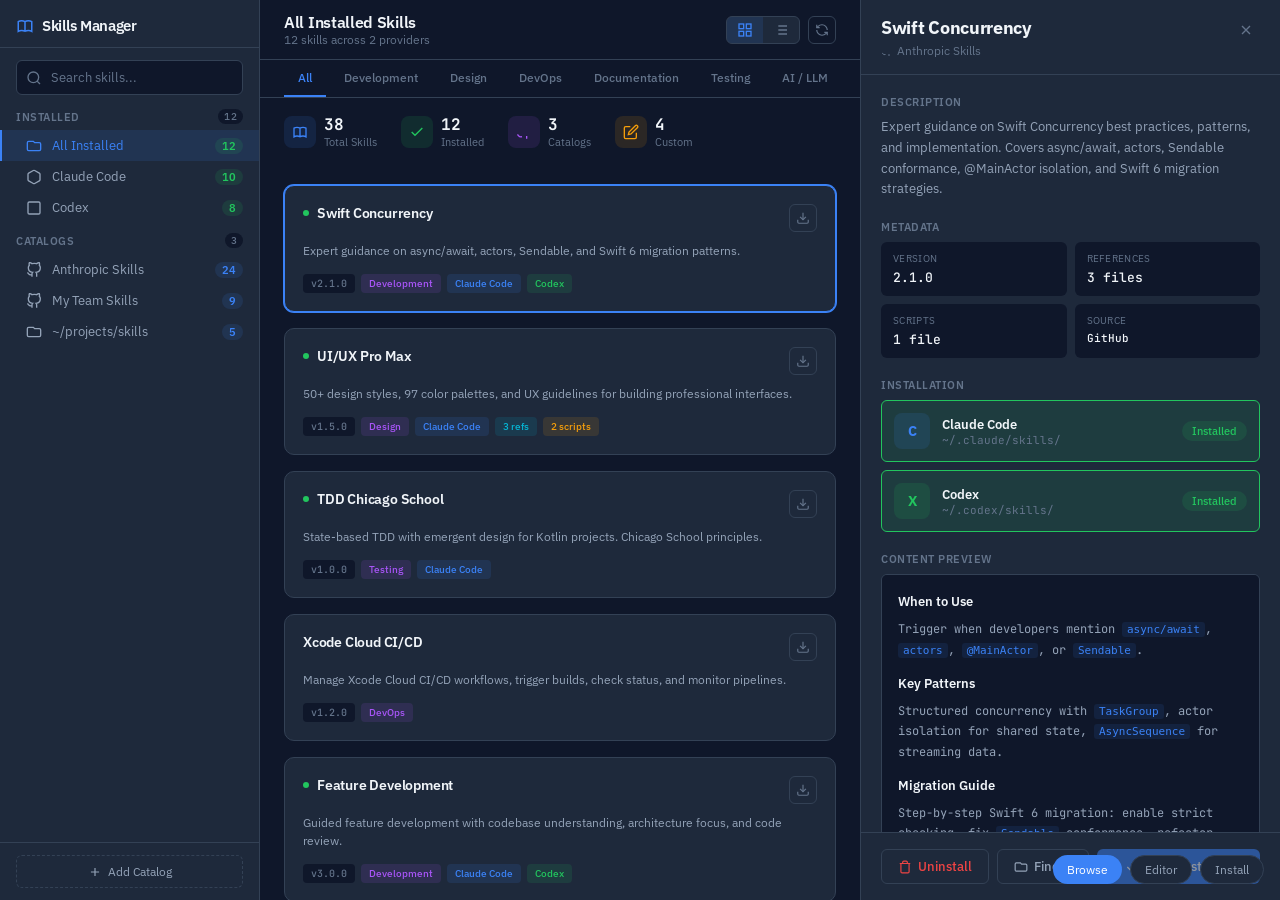
==== prototype/index.html @ 44b5cd5e "feat(prototype): add initial UI prototype for skills manager - Implement sidebar with installed skil" ====
<!DOCTYPE html>
<html lang="en">
<head>
<meta charset="UTF-8">
<meta name="viewport" content="width=device-width, initial-scale=1.0">
<title>SkillsManager — UI Prototype</title>
<link href="https://fonts.googleapis.com/css2?family=IBM+Plex+Sans:wght@300;400;500;600;700&family=JetBrains+Mono:wght@400;500;600;700&display=swap" rel="stylesheet">
<style>
:root {
  --bg-primary: #0F172A;
  --bg-secondary: #1E293B;
  --bg-card: #1E293B;
  --bg-card-hover: #263549;
  --bg-surface: #0F172A;
  --bg-input: #0F172A;
  --border: #334155;
  --border-light: #475569;
  --text-primary: #F1F5F9;
  --text-secondary: #94A3B8;
  --text-muted: #64748B;
  --accent: #3B82F6;
  --accent-hover: #2563EB;
  --accent-subtle: rgba(59,130,246,0.12);
  --green: #22C55E;
  --green-subtle: rgba(34,197,94,0.12);
  --orange: #F59E0B;
  --orange-subtle: rgba(245,158,11,0.12);
  --red: #EF4444;
  --red-subtle: rgba(239,68,68,0.12);
  --purple: #A855F7;
  --purple-subtle: rgba(168,85,247,0.12);
  --cyan: #06B6D4;
  --cyan-subtle: rgba(6,182,212,0.12);
  --font-sans: 'IBM Plex Sans', -apple-system, BlinkMacSystemFont, sans-serif;
  --font-mono: 'JetBrains Mono', monospace;
  --radius: 10px;
  --radius-sm: 6px;
  --radius-lg: 14px;
  --shadow: 0 4px 24px rgba(0,0,0,0.3);
  --transition: 200ms ease;
}

* { margin: 0; padding: 0; box-sizing: border-box; }
body {
  font-family: var(--font-sans);
  background: var(--bg-primary);
  color: var(--text-primary);
  height: 100vh;
  overflow: hidden;
}

/* ===== LAYOUT ===== */
.app {
  display: grid;
  grid-template-columns: 260px 1fr;
  grid-template-rows: 1fr;
  height: 100vh;
}

/* ===== SIDEBAR ===== */
.sidebar {
  background: var(--bg-secondary);
  border-right: 1px solid var(--border);
  display: flex;
  flex-direction: column;
  overflow: hidden;
}
.sidebar-header {
  padding: 16px 16px 12px;
  border-bottom: 1px solid var(--border);
}
.sidebar-header h1 {
  font-size: 15px;
  font-weight: 600;
  letter-spacing: -0.3px;
  display: flex;
  align-items: center;
  gap: 8px;
}
.sidebar-header h1 svg { width: 18px; height: 18px; color: var(--accent); }

/* Search */
.search-box {
  margin: 12px 16px 0;
  position: relative;
}
.search-box input {
  width: 100%;
  padding: 8px 12px 8px 34px;
  background: var(--bg-input);
  border: 1px solid var(--border);
  border-radius: var(--radius-sm);
  color: var(--text-primary);
  font-size: 13px;
  font-family: var(--font-sans);
  outline: none;
  transition: border var(--transition);
}
.search-box input:focus { border-color: var(--accent); }
.search-box input::placeholder { color: var(--text-muted); }
.search-box svg {
  position: absolute;
  left: 10px;
  top: 50%;
  transform: translateY(-50%);
  width: 16px;
  height: 16px;
  color: var(--text-muted);
}

/* Source sections */
.source-sections {
  flex: 1;
  overflow-y: auto;
  padding: 8px 0;
}
.source-section { margin-bottom: 4px; }
.source-header {
  display: flex;
  align-items: center;
  justify-content: space-between;
  padding: 6px 16px;
  font-size: 11px;
  font-weight: 600;
  text-transform: uppercase;
  letter-spacing: 0.5px;
  color: var(--text-muted);
  cursor: pointer;
  user-select: none;
}
.source-header:hover { color: var(--text-secondary); }
.source-header .count {
  font-size: 10px;
  background: var(--bg-input);
  padding: 1px 6px;
  border-radius: 10px;
  font-weight: 500;
}

/* Nav items */
.nav-item {
  display: flex;
  align-items: center;
  gap: 10px;
  padding: 7px 16px 7px 24px;
  font-size: 13px;
  color: var(--text-secondary);
  cursor: pointer;
  transition: all var(--transition);
  border-left: 2px solid transparent;
}
.nav-item:hover {
  background: var(--bg-card-hover);
  color: var(--text-primary);
}
.nav-item.active {
  background: var(--accent-subtle);
  color: var(--accent);
  border-left-color: var(--accent);
}
.nav-item svg { width: 16px; height: 16px; flex-shrink: 0; }
.nav-item .badge {
  margin-left: auto;
  font-size: 11px;
  font-weight: 600;
  padding: 1px 7px;
  border-radius: 10px;
  background: var(--accent-subtle);
  color: var(--accent);
}
.nav-item .badge.installed {
  background: var(--green-subtle);
  color: var(--green);
}

/* Add catalog */
.sidebar-footer {
  padding: 12px 16px;
  border-top: 1px solid var(--border);
}
.btn-add-catalog {
  display: flex;
  align-items: center;
  justify-content: center;
  gap: 6px;
  width: 100%;
  padding: 8px;
  background: transparent;
  border: 1px dashed var(--border);
  border-radius: var(--radius-sm);
  color: var(--text-secondary);
  font-size: 12px;
  font-family: var(--font-sans);
  cursor: pointer;
  transition: all var(--transition);
}
.btn-add-catalog:hover {
  border-color: var(--accent);
  color: var(--accent);
  background: var(--accent-subtle);
}
.btn-add-catalog svg { width: 14px; height: 14px; }

/* ===== MAIN CONTENT ===== */
.main {
  display: flex;
  flex-direction: column;
  overflow: hidden;
}

/* Top bar */
.topbar {
  display: flex;
  align-items: center;
  justify-content: space-between;
  padding: 12px 24px;
  border-bottom: 1px solid var(--border);
  min-height: 52px;
}
.topbar-left {
  display: flex;
  align-items: center;
  gap: 12px;
}
.topbar-title {
  font-size: 16px;
  font-weight: 600;
  letter-spacing: -0.3px;
}
.topbar-subtitle {
  font-size: 12px;
  color: var(--text-muted);
}
.topbar-right {
  display: flex;
  align-items: center;
  gap: 8px;
}

/* View toggle */
.view-toggle {
  display: flex;
  background: var(--bg-secondary);
  border-radius: var(--radius-sm);
  border: 1px solid var(--border);
  overflow: hidden;
}
.view-toggle button {
  padding: 5px 10px;
  background: transparent;
  border: none;
  color: var(--text-muted);
  cursor: pointer;
  display: flex;
  align-items: center;
  transition: all var(--transition);
}
.view-toggle button:hover { color: var(--text-secondary); }
.view-toggle button.active {
  background: var(--accent-subtle);
  color: var(--accent);
}
.view-toggle button svg { width: 16px; height: 16px; }

/* Category tabs */
.category-tabs {
  display: flex;
  gap: 4px;
  padding: 0 24px;
  border-bottom: 1px solid var(--border);
  overflow-x: auto;
}
.category-tab {
  padding: 10px 14px;
  font-size: 12px;
  font-weight: 500;
  color: var(--text-muted);
  cursor: pointer;
  border-bottom: 2px solid transparent;
  white-space: nowrap;
  transition: all var(--transition);
}
.category-tab:hover { color: var(--text-secondary); }
.category-tab.active {
  color: var(--accent);
  border-bottom-color: var(--accent);
}

/* ===== GRID VIEW ===== */
.content-area {
  flex: 1;
  overflow-y: auto;
  padding: 20px 24px;
}
.skills-grid {
  display: grid;
  grid-template-columns: repeat(auto-fill, minmax(300px, 1fr));
  gap: 16px;
}

/* Skill Card */
.skill-card {
  background: var(--bg-card);
  border: 1px solid var(--border);
  border-radius: var(--radius);
  padding: 18px;
  cursor: pointer;
  transition: all var(--transition);
  position: relative;
}
.skill-card:hover {
  border-color: var(--border-light);
  background: var(--bg-card-hover);
  transform: translateY(-1px);
  box-shadow: var(--shadow);
}
.skill-card.selected {
  border-color: var(--accent);
  box-shadow: 0 0 0 1px var(--accent);
}
.skill-card-header {
  display: flex;
  align-items: flex-start;
  justify-content: space-between;
  margin-bottom: 10px;
}
.skill-card-name {
  font-size: 14px;
  font-weight: 600;
  letter-spacing: -0.2px;
  display: flex;
  align-items: center;
  gap: 8px;
}
.skill-card-name .dot {
  width: 6px;
  height: 6px;
  border-radius: 50%;
  background: var(--green);
  flex-shrink: 0;
}
.skill-card-desc {
  font-size: 12px;
  color: var(--text-secondary);
  line-height: 1.5;
  display: -webkit-box;
  -webkit-line-clamp: 2;
  -webkit-box-orient: vertical;
  overflow: hidden;
  margin-bottom: 14px;
}
.skill-card-meta {
  display: flex;
  align-items: center;
  gap: 6px;
  flex-wrap: wrap;
}
.tag {
  font-size: 10px;
  font-weight: 500;
  padding: 3px 8px;
  border-radius: 4px;
  white-space: nowrap;
}
.tag-version {
  background: var(--bg-input);
  color: var(--text-muted);
  font-family: var(--font-mono);
}
.tag-category {
  background: var(--purple-subtle);
  color: var(--purple);
}
.tag-claude {
  background: var(--accent-subtle);
  color: var(--accent);
}
.tag-codex {
  background: var(--green-subtle);
  color: var(--green);
}
.tag-refs {
  background: var(--cyan-subtle);
  color: var(--cyan);
}
.tag-scripts {
  background: var(--orange-subtle);
  color: var(--orange);
}

/* Install button on card */
.skill-card-actions {
  display: flex;
  gap: 4px;
}
.btn-icon {
  width: 28px;
  height: 28px;
  display: flex;
  align-items: center;
  justify-content: center;
  background: transparent;
  border: 1px solid var(--border);
  border-radius: var(--radius-sm);
  color: var(--text-muted);
  cursor: pointer;
  transition: all var(--transition);
}
.btn-icon:hover {
  border-color: var(--accent);
  color: var(--accent);
  background: var(--accent-subtle);
}
.btn-icon svg { width: 14px; height: 14px; }

/* ===== DETAIL PANEL (split view) ===== */
.app.detail-open {
  grid-template-columns: 260px 1fr 420px;
}
.detail-panel {
  background: var(--bg-secondary);
  border-left: 1px solid var(--border);
  display: flex;
  flex-direction: column;
  overflow: hidden;
}
.detail-panel-header {
  padding: 16px 20px;
  border-bottom: 1px solid var(--border);
  display: flex;
  align-items: flex-start;
  justify-content: space-between;
}
.detail-close {
  width: 28px;
  height: 28px;
  display: flex;
  align-items: center;
  justify-content: center;
  background: transparent;
  border: none;
  color: var(--text-muted);
  cursor: pointer;
  border-radius: var(--radius-sm);
  transition: all var(--transition);
}
.detail-close:hover {
  background: var(--bg-card-hover);
  color: var(--text-primary);
}
.detail-close svg { width: 16px; height: 16px; }
.detail-name {
  font-size: 18px;
  font-weight: 700;
  letter-spacing: -0.3px;
  margin-bottom: 4px;
}
.detail-source {
  font-size: 12px;
  color: var(--text-muted);
  display: flex;
  align-items: center;
  gap: 4px;
}
.detail-source svg { width: 12px; height: 12px; }

/* Detail body */
.detail-body {
  flex: 1;
  overflow-y: auto;
  padding: 20px;
}
.detail-section {
  margin-bottom: 20px;
}
.detail-section-title {
  font-size: 11px;
  font-weight: 600;
  text-transform: uppercase;
  letter-spacing: 0.5px;
  color: var(--text-muted);
  margin-bottom: 8px;
}
.detail-desc {
  font-size: 13px;
  color: var(--text-secondary);
  line-height: 1.6;
}
.detail-meta-grid {
  display: grid;
  grid-template-columns: 1fr 1fr;
  gap: 8px;
}
.detail-meta-item {
  background: var(--bg-input);
  border-radius: var(--radius-sm);
  padding: 10px 12px;
}
.detail-meta-label {
  font-size: 10px;
  color: var(--text-muted);
  text-transform: uppercase;
  letter-spacing: 0.3px;
  margin-bottom: 4px;
}
.detail-meta-value {
  font-size: 13px;
  font-weight: 500;
  font-family: var(--font-mono);
}

/* Provider install cards */
.provider-cards {
  display: flex;
  flex-direction: column;
  gap: 8px;
}
.provider-card {
  display: flex;
  align-items: center;
  gap: 12px;
  padding: 12px;
  background: var(--bg-input);
  border-radius: var(--radius-sm);
  border: 1px solid var(--border);
  cursor: pointer;
  transition: all var(--transition);
}
.provider-card:hover {
  border-color: var(--border-light);
}
.provider-card.installed {
  border-color: var(--green);
  background: var(--green-subtle);
}
.provider-icon {
  width: 36px;
  height: 36px;
  border-radius: 8px;
  display: flex;
  align-items: center;
  justify-content: center;
  font-weight: 700;
  font-size: 14px;
  flex-shrink: 0;
}
.provider-icon.claude {
  background: var(--accent-subtle);
  color: var(--accent);
}
.provider-icon.codex {
  background: var(--green-subtle);
  color: var(--green);
}
.provider-info { flex: 1; }
.provider-name {
  font-size: 13px;
  font-weight: 600;
}
.provider-path {
  font-size: 11px;
  color: var(--text-muted);
  font-family: var(--font-mono);
}
.provider-status {
  font-size: 11px;
  font-weight: 500;
  padding: 3px 10px;
  border-radius: 10px;
}
.provider-status.installed {
  background: var(--green-subtle);
  color: var(--green);
}
.provider-status.available {
  background: var(--accent-subtle);
  color: var(--accent);
}

/* Detail content preview */
.detail-content-preview {
  background: var(--bg-input);
  border-radius: var(--radius-sm);
  border: 1px solid var(--border);
  padding: 16px;
  font-size: 12px;
  font-family: var(--font-mono);
  color: var(--text-secondary);
  line-height: 1.7;
  max-height: 300px;
  overflow-y: auto;
}
.detail-content-preview h3 {
  font-family: var(--font-sans);
  font-size: 13px;
  font-weight: 600;
  color: var(--text-primary);
  margin: 12px 0 6px;
}
.detail-content-preview h3:first-child { margin-top: 0; }
.detail-content-preview code {
  background: rgba(59,130,246,0.1);
  padding: 1px 5px;
  border-radius: 3px;
  color: var(--accent);
  font-size: 11px;
}

/* Detail footer */
.detail-footer {
  padding: 16px 20px;
  border-top: 1px solid var(--border);
  display: flex;
  gap: 8px;
}
.btn {
  padding: 8px 16px;
  border-radius: var(--radius-sm);
  font-size: 13px;
  font-weight: 500;
  font-family: var(--font-sans);
  cursor: pointer;
  transition: all var(--transition);
  display: flex;
  align-items: center;
  gap: 6px;
  border: none;
}
.btn svg { width: 14px; height: 14px; }
.btn-primary {
  background: var(--accent);
  color: white;
  flex: 1;
  justify-content: center;
}
.btn-primary:hover { background: var(--accent-hover); }
.btn-primary:disabled {
  opacity: 0.5;
  cursor: not-allowed;
}
.btn-secondary {
  background: transparent;
  border: 1px solid var(--border);
  color: var(--text-secondary);
}
.btn-secondary:hover {
  border-color: var(--border-light);
  color: var(--text-primary);
}
.btn-danger {
  background: transparent;
  border: 1px solid var(--border);
  color: var(--red);
}
.btn-danger:hover {
  background: var(--red-subtle);
  border-color: var(--red);
}

/* ===== LIST VIEW ===== */
.skills-list { display: flex; flex-direction: column; }
.skill-list-item {
  display: grid;
  grid-template-columns: 1fr 180px 120px 100px;
  align-items: center;
  padding: 12px 0;
  border-bottom: 1px solid var(--border);
  cursor: pointer;
  transition: background var(--transition);
}
.skill-list-item:hover { background: var(--bg-card-hover); padding: 12px; margin: 0 -12px; border-radius: var(--radius-sm); }
.skill-list-name {
  font-size: 13px;
  font-weight: 500;
  display: flex;
  align-items: center;
  gap: 8px;
}
.skill-list-name .dot {
  width: 6px;
  height: 6px;
  border-radius: 50%;
  background: var(--green);
  flex-shrink: 0;
}
.skill-list-providers {
  display: flex;
  gap: 4px;
}
.skill-list-version {
  font-size: 12px;
  color: var(--text-muted);
  font-family: var(--font-mono);
}
.skill-list-actions {
  display: flex;
  justify-content: flex-end;
  gap: 4px;
}

/* ===== ADD CATALOG MODAL ===== */
.modal-overlay {
  position: fixed;
  inset: 0;
  background: rgba(0,0,0,0.6);
  backdrop-filter: blur(4px);
  display: flex;
  align-items: center;
  justify-content: center;
  z-index: 100;
}
.modal-overlay.hidden { display: none; }
.modal {
  background: var(--bg-secondary);
  border: 1px solid var(--border);
  border-radius: var(--radius-lg);
  width: 460px;
  box-shadow: 0 24px 64px rgba(0,0,0,0.5);
  overflow: hidden;
}
.modal-header {
  padding: 20px 24px 16px;
  border-bottom: 1px solid var(--border);
}
.modal-header h2 {
  font-size: 16px;
  font-weight: 600;
}
.modal-header p {
  font-size: 12px;
  color: var(--text-muted);
  margin-top: 4px;
}
.modal-body { padding: 20px 24px; }
.modal-footer {
  padding: 16px 24px;
  border-top: 1px solid var(--border);
  display: flex;
  justify-content: flex-end;
  gap: 8px;
}

/* Source option cards */
.source-option {
  padding: 16px;
  border: 1px solid var(--border);
  border-radius: var(--radius);
  margin-bottom: 12px;
  cursor: pointer;
  transition: all var(--transition);
}
.source-option:hover {
  border-color: var(--border-light);
  background: var(--bg-card-hover);
}
.source-option.selected {
  border-color: var(--accent);
  background: var(--accent-subtle);
}
.source-option-header {
  display: flex;
  align-items: center;
  gap: 12px;
  margin-bottom: 8px;
}
.source-option-icon {
  width: 40px;
  height: 40px;
  border-radius: 10px;
  display: flex;
  align-items: center;
  justify-content: center;
}
.source-option-icon.github {
  background: var(--purple-subtle);
  color: var(--purple);
}
.source-option-icon.folder {
  background: var(--orange-subtle);
  color: var(--orange);
}
.source-option-icon svg { width: 20px; height: 20px; }
.source-option-title {
  font-size: 14px;
  font-weight: 600;
}
.source-option-desc {
  font-size: 12px;
  color: var(--text-muted);
  line-height: 1.5;
}
.source-option-input {
  margin-top: 12px;
}
.source-option-input input {
  width: 100%;
  padding: 8px 12px;
  background: var(--bg-input);
  border: 1px solid var(--border);
  border-radius: var(--radius-sm);
  color: var(--text-primary);
  font-size: 13px;
  font-family: var(--font-mono);
  outline: none;
}
.source-option-input input:focus { border-color: var(--accent); }

/* ===== EDITOR VIEW ===== */
.editor-container {
  display: grid;
  grid-template-columns: 1fr 1fr;
  height: 100%;
}
.editor-pane {
  display: flex;
  flex-direction: column;
  overflow: hidden;
}
.editor-pane + .editor-pane {
  border-left: 1px solid var(--border);
}
.editor-pane-header {
  padding: 10px 16px;
  border-bottom: 1px solid var(--border);
  display: flex;
  align-items: center;
  justify-content: space-between;
  font-size: 12px;
  font-weight: 600;
  color: var(--text-muted);
  text-transform: uppercase;
  letter-spacing: 0.5px;
}
.editor-pane-header .modified {
  font-size: 10px;
  text-transform: none;
  letter-spacing: 0;
  color: var(--orange);
  background: var(--orange-subtle);
  padding: 2px 8px;
  border-radius: 10px;
}
.editor-textarea {
  flex: 1;
  padding: 16px;
  background: var(--bg-primary);
  border: none;
  color: var(--text-primary);
  font-family: var(--font-mono);
  font-size: 13px;
  line-height: 1.7;
  resize: none;
  outline: none;
}
.preview-area {
  flex: 1;
  padding: 20px;
  overflow-y: auto;
  font-size: 13px;
  line-height: 1.7;
  color: var(--text-secondary);
}
.preview-area h1 { font-size: 20px; font-weight: 700; color: var(--text-primary); margin-bottom: 8px; }
.preview-area h2 { font-size: 16px; font-weight: 600; color: var(--text-primary); margin: 16px 0 8px; }
.preview-area p { margin-bottom: 8px; }
.preview-area code {
  background: rgba(59,130,246,0.1);
  padding: 1px 5px;
  border-radius: 3px;
  font-family: var(--font-mono);
  font-size: 12px;
  color: var(--accent);
}
.preview-area pre {
  background: var(--bg-input);
  padding: 12px;
  border-radius: var(--radius-sm);
  margin: 8px 0;
  overflow-x: auto;
}
.preview-area pre code { background: transparent; padding: 0; }

/* ===== STATS BAR ===== */
.stats-bar {
  display: flex;
  gap: 24px;
  padding: 0 24px 16px;
}
.stat {
  display: flex;
  align-items: center;
  gap: 8px;
}
.stat-icon {
  width: 32px;
  height: 32px;
  border-radius: 8px;
  display: flex;
  align-items: center;
  justify-content: center;
}
.stat-icon svg { width: 16px; height: 16px; }
.stat-icon.blue { background: var(--accent-subtle); color: var(--accent); }
.stat-icon.green { background: var(--green-subtle); color: var(--green); }
.stat-icon.purple { background: var(--purple-subtle); color: var(--purple); }
.stat-icon.orange { background: var(--orange-subtle); color: var(--orange); }
.stat-value {
  font-size: 16px;
  font-weight: 700;
  font-family: var(--font-mono);
}
.stat-label {
  font-size: 11px;
  color: var(--text-muted);
}

/* ===== QUICK ACTIONS ===== */
.quick-actions {
  display: flex;
  gap: 8px;
  padding: 0 24px 16px;
}
.quick-action {
  display: flex;
  align-items: center;
  gap: 6px;
  padding: 6px 12px;
  background: var(--bg-card);
  border: 1px solid var(--border);
  border-radius: 20px;
  font-size: 12px;
  color: var(--text-secondary);
  cursor: pointer;
  transition: all var(--transition);
  font-family: var(--font-sans);
}
.quick-action:hover {
  border-color: var(--accent);
  color: var(--accent);
  background: var(--accent-subtle);
}
.quick-action svg { width: 14px; height: 14px; }

/* ===== SCROLLBAR ===== */
::-webkit-scrollbar { width: 6px; }
::-webkit-scrollbar-track { background: transparent; }
::-webkit-scrollbar-thumb { background: var(--border); border-radius: 3px; }
::-webkit-scrollbar-thumb:hover { background: var(--border-light); }

/* ===== RESPONSIVE ===== */
@media (max-width: 1024px) {
  .app { grid-template-columns: 220px 1fr; }
  .app.detail-open { grid-template-columns: 220px 1fr 360px; }
  .skills-grid { grid-template-columns: repeat(auto-fill, minmax(260px, 1fr)); }
}

/* ===== ANIMATIONS ===== */
@media (prefers-reduced-motion: no-preference) {
  .skill-card { transition: all var(--transition); }
  .nav-item { transition: all var(--transition); }
}

/* Page indicators */
.page-indicator {
  display: flex;
  align-items: center;
  gap: 8px;
  padding: 8px 24px;
  margin-bottom: 4px;
}
.page-indicator .label {
  font-size: 11px;
  font-weight: 600;
  color: var(--text-muted);
  text-transform: uppercase;
  letter-spacing: 0.5px;
}
.page-indicator .page-name {
  font-size: 11px;
  color: var(--accent);
  background: var(--accent-subtle);
  padding: 2px 8px;
  border-radius: 10px;
  font-weight: 500;
}
</style>
</head>
<body>

<!-- ===== PAGE 1: BROWSE & DISCOVER (Grid View) ===== -->
<div class="app detail-open" id="page-browse">

  <!-- Sidebar -->
  <aside class="sidebar">
    <div class="sidebar-header">
      <h1>
        <svg viewBox="0 0 24 24" fill="none" stroke="currentColor" stroke-width="2"><path d="M12 6.253v13m0-13C10.832 5.477 9.246 5 7.5 5S4.168 5.477 3 6.253v13C4.168 18.477 5.754 18 7.5 18s3.332.477 4.5 1.253m0-13C13.168 5.477 14.754 5 16.5 5c1.747 0 3.332.477 4.5 1.253v13C19.832 18.477 18.247 18 16.5 18c-1.746 0-3.332.477-4.5 1.253"/></svg>
        Skills Manager
      </h1>
    </div>

    <div class="search-box">
      <svg viewBox="0 0 24 24" fill="none" stroke="currentColor" stroke-width="2"><circle cx="11" cy="11" r="8"/><path d="m21 21-4.3-4.3"/></svg>
      <input type="text" placeholder="Search skills..." />
    </div>

    <div class="source-sections">
      <!-- Installed -->
      <div class="source-section">
        <div class="source-header">
          <span>Installed</span>
          <span class="count">12</span>
        </div>
        <div class="nav-item active">
          <svg viewBox="0 0 24 24" fill="none" stroke="currentColor" stroke-width="2"><path d="M20 7h-7l-2-2H4a2 2 0 0 0-2 2v10a2 2 0 0 0 2 2h16a2 2 0 0 0 2-2V9a2 2 0 0 0-2-2Z"/></svg>
          All Installed
          <span class="badge installed">12</span>
        </div>
        <div class="nav-item">
          <svg viewBox="0 0 24 24" fill="none" stroke="currentColor" stroke-width="2"><path d="M21 16V8a2 2 0 0 0-1-1.73l-7-4a2 2 0 0 0-2 0l-7 4A2 2 0 0 0 3 8v8a2 2 0 0 0 1 1.73l7 4a2 2 0 0 0 2 0l7-4A2 2 0 0 0 21 16z"/></svg>
          Claude Code
          <span class="badge installed">10</span>
        </div>
        <div class="nav-item">
          <svg viewBox="0 0 24 24" fill="none" stroke="currentColor" stroke-width="2"><rect x="3" y="3" width="18" height="18" rx="2"/><path d="M7 7h.01M7 12h.01M12 7h.01"/></svg>
          Codex
          <span class="badge installed">8</span>
        </div>
      </div>

      <!-- Catalogs -->
      <div class="source-section">
        <div class="source-header">
          <span>Catalogs</span>
          <span class="count">3</span>
        </div>
        <div class="nav-item">
          <svg viewBox="0 0 24 24" fill="none" stroke="currentColor" stroke-width="2"><path d="M9 19c-5 1.5-5-2.5-7-3m14 6v-3.87a3.37 3.37 0 0 0-.94-2.61c3.14-.35 6.44-1.54 6.44-7A5.44 5.44 0 0 0 20 4.77 5.07 5.07 0 0 0 19.91 1S18.73.65 16 2.48a13.38 13.38 0 0 0-7 0C6.27.65 5.09 1 5.09 1A5.07 5.07 0 0 0 5 4.77a5.44 5.44 0 0 0-1.5 3.78c0 5.42 3.3 6.61 6.44 7A3.37 3.37 0 0 0 9 18.13V22"/></svg>
          Anthropic Skills
          <span class="badge">24</span>
        </div>
        <div class="nav-item">
          <svg viewBox="0 0 24 24" fill="none" stroke="currentColor" stroke-width="2"><path d="M9 19c-5 1.5-5-2.5-7-3m14 6v-3.87a3.37 3.37 0 0 0-.94-2.61c3.14-.35 6.44-1.54 6.44-7A5.44 5.44 0 0 0 20 4.77 5.07 5.07 0 0 0 19.91 1S18.73.65 16 2.48a13.38 13.38 0 0 0-7 0C6.27.65 5.09 1 5.09 1A5.07 5.07 0 0 0 5 4.77a5.44 5.44 0 0 0-1.5 3.78c0 5.42 3.3 6.61 6.44 7A3.37 3.37 0 0 0 9 18.13V22"/></svg>
          My Team Skills
          <span class="badge">9</span>
        </div>
        <div class="nav-item">
          <svg viewBox="0 0 24 24" fill="none" stroke="currentColor" stroke-width="2"><path d="M20 7h-7l-2-2H4a2 2 0 0 0-2 2v10a2 2 0 0 0 2 2h16a2 2 0 0 0 2-2V9a2 2 0 0 0-2-2Z"/></svg>
          ~/projects/skills
          <span class="badge">5</span>
        </div>
      </div>
    </div>

    <div class="sidebar-footer">
      <button class="btn-add-catalog" onclick="document.getElementById('modal-add').classList.remove('hidden')">
        <svg viewBox="0 0 24 24" fill="none" stroke="currentColor" stroke-width="2"><path d="M12 5v14m-7-7h14"/></svg>
        Add Catalog
      </button>
    </div>
  </aside>

  <!-- Main Content -->
  <main class="main">
    <div class="topbar">
      <div class="topbar-left">
        <div>
          <div class="topbar-title">All Installed Skills</div>
          <div class="topbar-subtitle">12 skills across 2 providers</div>
        </div>
      </div>
      <div class="topbar-right">
        <div class="view-toggle">
          <button class="active" title="Grid view">
            <svg viewBox="0 0 24 24" fill="none" stroke="currentColor" stroke-width="2"><rect x="3" y="3" width="7" height="7"/><rect x="14" y="3" width="7" height="7"/><rect x="3" y="14" width="7" height="7"/><rect x="14" y="14" width="7" height="7"/></svg>
          </button>
          <button title="List view" onclick="showPage('list')">
            <svg viewBox="0 0 24 24" fill="none" stroke="currentColor" stroke-width="2"><path d="M8 6h13M8 12h13M8 18h13M3 6h.01M3 12h.01M3 18h.01"/></svg>
          </button>
        </div>
        <button class="btn-icon" title="Refresh">
          <svg viewBox="0 0 24 24" fill="none" stroke="currentColor" stroke-width="2"><path d="M21 12a9 9 0 0 0-9-9 9.75 9.75 0 0 0-6.74 2.74L3 8"/><path d="M3 3v5h5"/><path d="M3 12a9 9 0 0 0 9 9 9.75 9.75 0 0 0 6.74-2.74L21 16"/><path d="M16 16h5v5"/></svg>
        </button>
      </div>
    </div>

    <!-- Category filter tabs -->
    <div class="category-tabs">
      <div class="category-tab active">All</div>
      <div class="category-tab">Development</div>
      <div class="category-tab">Design</div>
      <div class="category-tab">DevOps</div>
      <div class="category-tab">Documentation</div>
      <div class="category-tab">Testing</div>
      <div class="category-tab">AI / LLM</div>
    </div>

    <!-- Stats -->
    <div style="padding-top: 16px;">
      <div class="stats-bar">
        <div class="stat">
          <div class="stat-icon blue">
            <svg viewBox="0 0 24 24" fill="none" stroke="currentColor" stroke-width="2"><path d="M12 6.253v13m0-13C10.832 5.477 9.246 5 7.5 5S4.168 5.477 3 6.253v13C4.168 18.477 5.754 18 7.5 18s3.332.477 4.5 1.253m0-13C13.168 5.477 14.754 5 16.5 5c1.747 0 3.332.477 4.5 1.253v13C19.832 18.477 18.247 18 16.5 18c-1.746 0-3.332.477-4.5 1.253"/></svg>
          </div>
          <div>
            <div class="stat-value">38</div>
            <div class="stat-label">Total Skills</div>
          </div>
        </div>
        <div class="stat">
          <div class="stat-icon green">
            <svg viewBox="0 0 24 24" fill="none" stroke="currentColor" stroke-width="2"><path d="M20 6 9 17l-5-5"/></svg>
          </div>
          <div>
            <div class="stat-value">12</div>
            <div class="stat-label">Installed</div>
          </div>
        </div>
        <div class="stat">
          <div class="stat-icon purple">
            <svg viewBox="0 0 24 24" fill="none" stroke="currentColor" stroke-width="2"><path d="M9 19c-5 1.5-5-2.5-7-3m14 6v-3.87"/></svg>
          </div>
          <div>
            <div class="stat-value">3</div>
            <div class="stat-label">Catalogs</div>
          </div>
        </div>
        <div class="stat">
          <div class="stat-icon orange">
            <svg viewBox="0 0 24 24" fill="none" stroke="currentColor" stroke-width="2"><path d="M11 4H4a2 2 0 0 0-2 2v14a2 2 0 0 0 2 2h14a2 2 0 0 0 2-2v-7"/><path d="M18.5 2.5a2.121 2.121 0 0 1 3 3L12 15l-4 1 1-4 9.5-9.5z"/></svg>
          </div>
          <div>
            <div class="stat-value">4</div>
            <div class="stat-label">Custom</div>
          </div>
        </div>
      </div>
    </div>

    <!-- Skills Grid -->
    <div class="content-area">
      <div class="skills-grid">
        <!-- Card 1: Development -->
        <div class="skill-card selected" onclick="this.classList.toggle('selected')">
          <div class="skill-card-header">
            <div class="skill-card-name">
              <span class="dot"></span>
              Swift Concurrency
            </div>
            <div class="skill-card-actions">
              <button class="btn-icon" title="Install">
                <svg viewBox="0 0 24 24" fill="none" stroke="currentColor" stroke-width="2"><path d="M21 15v4a2 2 0 0 1-2 2H5a2 2 0 0 1-2-2v-4"/><polyline points="7 10 12 15 17 10"/><line x1="12" y1="15" x2="12" y2="3"/></svg>
              </button>
            </div>
          </div>
          <div class="skill-card-desc">Expert guidance on async/await, actors, Sendable, and Swift 6 migration patterns.</div>
          <div class="skill-card-meta">
            <span class="tag tag-version">v2.1.0</span>
            <span class="tag tag-category">Development</span>
            <span class="tag tag-claude">Claude Code</span>
            <span class="tag tag-codex">Codex</span>
          </div>
        </div>

        <!-- Card 2: Design -->
        <div class="skill-card">
          <div class="skill-card-header">
            <div class="skill-card-name">
              <span class="dot"></span>
              UI/UX Pro Max
            </div>
            <div class="skill-card-actions">
              <button class="btn-icon" title="Install">
                <svg viewBox="0 0 24 24" fill="none" stroke="currentColor" stroke-width="2"><path d="M21 15v4a2 2 0 0 1-2 2H5a2 2 0 0 1-2-2v-4"/><polyline points="7 10 12 15 17 10"/><line x1="12" y1="15" x2="12" y2="3"/></svg>
              </button>
            </div>
          </div>
          <div class="skill-card-desc">50+ design styles, 97 color palettes, and UX guidelines for building professional interfaces.</div>
          <div class="skill-card-meta">
            <span class="tag tag-version">v1.5.0</span>
            <span class="tag tag-category">Design</span>
            <span class="tag tag-claude">Claude Code</span>
            <span class="tag tag-refs">3 refs</span>
            <span class="tag tag-scripts">2 scripts</span>
          </div>
        </div>

        <!-- Card 3: TDD -->
        <div class="skill-card">
          <div class="skill-card-header">
            <div class="skill-card-name">
              <span class="dot"></span>
              TDD Chicago School
            </div>
            <div class="skill-card-actions">
              <button class="btn-icon" title="Install">
                <svg viewBox="0 0 24 24" fill="none" stroke="currentColor" stroke-width="2"><path d="M21 15v4a2 2 0 0 1-2 2H5a2 2 0 0 1-2-2v-4"/><polyline points="7 10 12 15 17 10"/><line x1="12" y1="15" x2="12" y2="3"/></svg>
              </button>
            </div>
          </div>
          <div class="skill-card-desc">State-based TDD with emergent design for Kotlin projects. Chicago School principles.</div>
          <div class="skill-card-meta">
            <span class="tag tag-version">v1.0.0</span>
            <span class="tag tag-category">Testing</span>
            <span class="tag tag-claude">Claude Code</span>
          </div>
        </div>

        <!-- Card 4: DevOps -->
        <div class="skill-card">
          <div class="skill-card-header">
            <div class="skill-card-name">
              Xcode Cloud CI/CD
            </div>
            <div class="skill-card-actions">
              <button class="btn-icon" title="Install">
                <svg viewBox="0 0 24 24" fill="none" stroke="currentColor" stroke-width="2"><path d="M21 15v4a2 2 0 0 1-2 2H5a2 2 0 0 1-2-2v-4"/><polyline points="7 10 12 15 17 10"/><line x1="12" y1="15" x2="12" y2="3"/></svg>
              </button>
            </div>
          </div>
          <div class="skill-card-desc">Manage Xcode Cloud CI/CD workflows, trigger builds, check status, and monitor pipelines.</div>
          <div class="skill-card-meta">
            <span class="tag tag-version">v1.2.0</span>
            <span class="tag tag-category">DevOps</span>
          </div>
        </div>

        <!-- Card 5: Feature Dev -->
        <div class="skill-card">
          <div class="skill-card-header">
            <div class="skill-card-name">
              <span class="dot"></span>
              Feature Development
            </div>
            <div class="skill-card-actions">
              <button class="btn-icon" title="Install">
                <svg viewBox="0 0 24 24" fill="none" stroke="currentColor" stroke-width="2"><path d="M21 15v4a2 2 0 0 1-2 2H5a2 2 0 0 1-2-2v-4"/><polyline points="7 10 12 15 17 10"/><line x1="12" y1="15" x2="12" y2="3"/></svg>
              </button>
            </div>
          </div>
          <div class="skill-card-desc">Guided feature development with codebase understanding, architecture focus, and code review.</div>
          <div class="skill-card-meta">
            <span class="tag tag-version">v3.0.0</span>
            <span class="tag tag-category">Development</span>
            <span class="tag tag-claude">Claude Code</span>
            <span class="tag tag-codex">Codex</span>
          </div>
        </div>

        <!-- Card 6: Documentation -->
        <div class="skill-card">
          <div class="skill-card-header">
            <div class="skill-card-name">
              App Store Changelog
            </div>
            <div class="skill-card-actions">
              <button class="btn-icon" title="Install">
                <svg viewBox="0 0 24 24" fill="none" stroke="currentColor" stroke-width="2"><path d="M21 15v4a2 2 0 0 1-2 2H5a2 2 0 0 1-2-2v-4"/><polyline points="7 10 12 15 17 10"/><line x1="12" y1="15" x2="12" y2="3"/></svg>
              </button>
            </div>
          </div>
          <div class="skill-card-desc">Generate user-facing App Store release notes from git history and tags automatically.</div>
          <div class="skill-card-meta">
            <span class="tag tag-version">v1.0.0</span>
            <span class="tag tag-category">Documentation</span>
          </div>
        </div>

        <!-- Card 7: AI -->
        <div class="skill-card">
          <div class="skill-card-header">
            <div class="skill-card-name">
              <span class="dot"></span>
              Claude API
            </div>
            <div class="skill-card-actions">
              <button class="btn-icon" title="Install">
                <svg viewBox="0 0 24 24" fill="none" stroke="currentColor" stroke-width="2"><path d="M21 15v4a2 2 0 0 1-2 2H5a2 2 0 0 1-2-2v-4"/><polyline points="7 10 12 15 17 10"/><line x1="12" y1="15" x2="12" y2="3"/></svg>
              </button>
            </div>
          </div>
          <div class="skill-card-desc">Build apps with Claude API and Anthropic SDK. Tool use, agent patterns, streaming.</div>
          <div class="skill-card-meta">
            <span class="tag tag-version">v2.0.0</span>
            <span class="tag tag-category">AI / LLM</span>
            <span class="tag tag-claude">Claude Code</span>
            <span class="tag tag-refs">5 refs</span>
          </div>
        </div>

        <!-- Card 8: SwiftUI -->
        <div class="skill-card">
          <div class="skill-card-header">
            <div class="skill-card-name">
              SwiftUI Expert
            </div>
            <div class="skill-card-actions">
              <button class="btn-icon" title="Install">
                <svg viewBox="0 0 24 24" fill="none" stroke="currentColor" stroke-width="2"><path d="M21 15v4a2 2 0 0 1-2 2H5a2 2 0 0 1-2-2v-4"/><polyline points="7 10 12 15 17 10"/><line x1="12" y1="15" x2="12" y2="3"/></svg>
              </button>
            </div>
          </div>
          <div class="skill-card-desc">Best practices for state management, view composition, performance, and iOS 26+ Liquid Glass.</div>
          <div class="skill-card-meta">
            <span class="tag tag-version">v1.3.0</span>
            <span class="tag tag-category">Development</span>
            <span class="tag tag-scripts">1 script</span>
          </div>
        </div>
      </div>
    </div>
  </main>

  <!-- Detail Panel -->
  <aside class="detail-panel">
    <div class="detail-panel-header">
      <div>
        <div class="detail-name">Swift Concurrency</div>
        <div class="detail-source">
          <svg viewBox="0 0 24 24" fill="none" stroke="currentColor" stroke-width="2"><path d="M9 19c-5 1.5-5-2.5-7-3m14 6v-3.87"/></svg>
          Anthropic Skills
        </div>
      </div>
      <button class="detail-close">
        <svg viewBox="0 0 24 24" fill="none" stroke="currentColor" stroke-width="2"><path d="M18 6 6 18M6 6l12 12"/></svg>
      </button>
    </div>

    <div class="detail-body">
      <div class="detail-section">
        <div class="detail-section-title">Description</div>
        <div class="detail-desc">Expert guidance on Swift Concurrency best practices, patterns, and implementation. Covers async/await, actors, Sendable conformance, @MainActor isolation, and Swift 6 migration strategies.</div>
      </div>

      <div class="detail-section">
        <div class="detail-section-title">Metadata</div>
        <div class="detail-meta-grid">
          <div class="detail-meta-item">
            <div class="detail-meta-label">Version</div>
            <div class="detail-meta-value">2.1.0</div>
          </div>
          <div class="detail-meta-item">
            <div class="detail-meta-label">References</div>
            <div class="detail-meta-value">3 files</div>
          </div>
          <div class="detail-meta-item">
            <div class="detail-meta-label">Scripts</div>
            <div class="detail-meta-value">1 file</div>
          </div>
          <div class="detail-meta-item">
            <div class="detail-meta-label">Source</div>
            <div class="detail-meta-value" style="font-size:11px;">GitHub</div>
          </div>
        </div>
      </div>

      <div class="detail-section">
        <div class="detail-section-title">Installation</div>
        <div class="provider-cards">
          <div class="provider-card installed">
            <div class="provider-icon claude">C</div>
            <div class="provider-info">
              <div class="provider-name">Claude Code</div>
              <div class="provider-path">~/.claude/skills/</div>
            </div>
            <span class="provider-status installed">Installed</span>
          </div>
          <div class="provider-card installed">
            <div class="provider-icon codex">X</div>
            <div class="provider-info">
              <div class="provider-name">Codex</div>
              <div class="provider-path">~/.codex/skills/</div>
            </div>
            <span class="provider-status installed">Installed</span>
          </div>
        </div>
      </div>

      <div class="detail-section">
        <div class="detail-section-title">Content Preview</div>
        <div class="detail-content-preview">
          <h3>When to Use</h3>
          <p>Trigger when developers mention <code>async/await</code>, <code>actors</code>, <code>@MainActor</code>, or <code>Sendable</code>.</p>
          <h3>Key Patterns</h3>
          <p>Structured concurrency with <code>TaskGroup</code>, actor isolation for shared state, <code>AsyncSequence</code> for streaming data.</p>
          <h3>Migration Guide</h3>
          <p>Step-by-step Swift 6 migration: enable strict checking, fix <code>Sendable</code> conformance, refactor completion handlers.</p>
        </div>
      </div>
    </div>

    <div class="detail-footer">
      <button class="btn btn-danger">
        <svg viewBox="0 0 24 24" fill="none" stroke="currentColor" stroke-width="2"><path d="M3 6h18M19 6v14a2 2 0 0 1-2 2H7a2 2 0 0 1-2-2V6m3 0V4a2 2 0 0 1 2-2h4a2 2 0 0 1 2 2v2"/></svg>
        Uninstall
      </button>
      <button class="btn btn-secondary">
        <svg viewBox="0 0 24 24" fill="none" stroke="currentColor" stroke-width="2"><path d="M20 7h-7l-2-2H4a2 2 0 0 0-2 2v10a2 2 0 0 0 2 2h16a2 2 0 0 0 2-2V9a2 2 0 0 0-2-2Z"/></svg>
        Finder
      </button>
      <button class="btn btn-primary" disabled>
        <svg viewBox="0 0 24 24" fill="none" stroke="currentColor" stroke-width="2"><path d="M20 6 9 17l-5-5"/></svg>
        Fully Installed
      </button>
    </div>
  </aside>
</div>

<!-- ===== ADD CATALOG MODAL ===== -->
<div class="modal-overlay hidden" id="modal-add" onclick="if(event.target===this)this.classList.add('hidden')">
  <div class="modal">
    <div class="modal-header">
      <h2>Add Skill Catalog</h2>
      <p>Import skills from a GitHub repository or local directory</p>
    </div>
    <div class="modal-body">
      <div class="source-option selected">
        <div class="source-option-header">
          <div class="source-option-icon github">
            <svg viewBox="0 0 24 24" fill="none" stroke="currentColor" stroke-width="2"><path d="M9 19c-5 1.5-5-2.5-7-3m14 6v-3.87a3.37 3.37 0 0 0-.94-2.61c3.14-.35 6.44-1.54 6.44-7A5.44 5.44 0 0 0 20 4.77 5.07 5.07 0 0 0 19.91 1S18.73.65 16 2.48a13.38 13.38 0 0 0-7 0C6.27.65 5.09 1 5.09 1A5.07 5.07 0 0 0 5 4.77a5.44 5.44 0 0 0-1.5 3.78c0 5.42 3.3 6.61 6.44 7A3.37 3.37 0 0 0 9 18.13V22"/></svg>
          </div>
          <div>
            <div class="source-option-title">GitHub Repository</div>
          </div>
        </div>
        <div class="source-option-desc">Clone a GitHub repository containing skills. The repo will be cached locally for offline access.</div>
        <div class="source-option-input">
          <input type="text" placeholder="https://github.com/org/skills-repo" />
        </div>
      </div>

      <div class="source-option">
        <div class="source-option-header">
          <div class="source-option-icon folder">
            <svg viewBox="0 0 24 24" fill="none" stroke="currentColor" stroke-width="2"><path d="M20 7h-7l-2-2H4a2 2 0 0 0-2 2v10a2 2 0 0 0 2 2h16a2 2 0 0 0 2-2V9a2 2 0 0 0-2-2Z"/></svg>
          </div>
          <div>
            <div class="source-option-title">Local Directory</div>
          </div>
        </div>
        <div class="source-option-desc">Add skills from a local folder. Each subfolder with a SKILL.md file will be recognized as a skill.</div>
        <div class="source-option-input" style="display:flex;gap:8px;">
          <input type="text" placeholder="~/projects/my-skills" style="flex:1;" />
          <button class="btn btn-secondary" style="white-space:nowrap;">Browse</button>
        </div>
      </div>
    </div>
    <div class="modal-footer">
      <button class="btn btn-secondary" onclick="document.getElementById('modal-add').classList.add('hidden')">Cancel</button>
      <button class="btn btn-primary">Add Catalog</button>
    </div>
  </div>
</div>

<!-- ===== PAGE NAV (for prototype navigation) ===== -->
<div style="position:fixed;bottom:16px;right:16px;display:flex;gap:8px;z-index:200;">
  <button onclick="showPage('browse')" style="padding:6px 14px;background:var(--accent);color:white;border:none;border-radius:20px;font-size:12px;cursor:pointer;font-family:var(--font-sans);">Browse</button>
  <button onclick="showPage('editor')" style="padding:6px 14px;background:var(--bg-card);color:var(--text-secondary);border:1px solid var(--border);border-radius:20px;font-size:12px;cursor:pointer;font-family:var(--font-sans);">Editor</button>
  <button onclick="showPage('install')" style="padding:6px 14px;background:var(--bg-card);color:var(--text-secondary);border:1px solid var(--border);border-radius:20px;font-size:12px;cursor:pointer;font-family:var(--font-sans);">Install</button>
</div>

<script>
// Simple prototype page switching
function showPage(page) {
  const app = document.getElementById('page-browse');
  const btns = document.querySelectorAll('[style*="position:fixed"] button');
  btns.forEach(b => {
    b.style.background = 'var(--bg-card)';
    b.style.color = 'var(--text-secondary)';
    b.style.border = '1px solid var(--border)';
  });

  if (page === 'browse') {
    app.querySelector('.main .content-area').innerHTML = document.getElementById('grid-content')?.innerHTML || app.querySelector('.content-area').innerHTML;
    btns[0].style.background = 'var(--accent)';
    btns[0].style.color = 'white';
    btns[0].style.border = 'none';
  }

  if (page === 'editor') {
    btns[1].style.background = 'var(--accent)';
    btns[1].style.color = 'white';
    btns[1].style.border = 'none';
    // Show editor in main area
    app.querySelector('.content-area').innerHTML = `
      <div class="editor-container" style="height:calc(100vh - 160px);border-radius:var(--radius);overflow:hidden;border:1px solid var(--border);">
        <div class="editor-pane">
          <div class="editor-pane-header">
            <span>Editor</span>
            <span class="modified">Modified</span>
          </div>
          <textarea class="editor-textarea"># Swift Concurrency Expert

Expert guidance on Swift Concurrency best practices.

## When to Use

Trigger when developers mention:
- \`async/await\` patterns
- \`actors\` and actor isolation
- \`@MainActor\` usage
- \`Sendable\` conformance
- Swift 6 strict concurrency

## Key Patterns

### Structured Concurrency
\`\`\`swift
try await withThrowingTaskGroup(of: Result.self) { group in
    for item in items {
        group.addTask { try await process(item) }
    }
    return try await group.reduce(into: []) { $0.append($1) }
}
\`\`\`

### Actor Isolation
\`\`\`swift
actor DataStore {
    private var cache: [String: Data] = [:]

    func get(_ key: String) -> Data? { cache[key] }
    func set(_ key: String, data: Data) { cache[key] = data }
}
\`\`\`</textarea>
        </div>
        <div class="editor-pane">
          <div class="editor-pane-header">
            <span>Preview</span>
          </div>
          <div class="preview-area">
            <h1>Swift Concurrency Expert</h1>
            <p>Expert guidance on Swift Concurrency best practices.</p>
            <h2>When to Use</h2>
            <p>Trigger when developers mention:</p>
            <p>&bull; <code>async/await</code> patterns<br>&bull; <code>actors</code> and actor isolation<br>&bull; <code>@MainActor</code> usage<br>&bull; <code>Sendable</code> conformance<br>&bull; Swift 6 strict concurrency</p>
            <h2>Key Patterns</h2>
            <h2 style="font-size:14px;">Structured Concurrency</h2>
            <pre><code>try await withThrowingTaskGroup(of: Result.self) { group in
    for item in items {
        group.addTask { try await process(item) }
    }
    return try await group.reduce(into: []) { $0.append($1) }
}</code></pre>
            <h2 style="font-size:14px;">Actor Isolation</h2>
            <pre><code>actor DataStore {
    private var cache: [String: Data] = [:]

    func get(_ key: String) -> Data? { cache[key] }
    func set(_ key: String, data: Data) { cache[key] = data }
}</code></pre>
          </div>
        </div>
      </div>
    `;
  }

  if (page === 'install') {
    btns[2].style.background = 'var(--accent)';
    btns[2].style.color = 'white';
    btns[2].style.border = 'none';
    document.getElementById('modal-add').classList.remove('hidden');
  }
}

// Card selection
document.querySelectorAll('.skill-card').forEach(card => {
  card.addEventListener('click', function() {
    document.querySelectorAll('.skill-card').forEach(c => c.classList.remove('selected'));
    this.classList.add('selected');
  });
});

// Category tab switching
document.querySelectorAll('.category-tab').forEach(tab => {
  tab.addEventListener('click', function() {
    document.querySelectorAll('.category-tab').forEach(t => t.classList.remove('active'));
    this.classList.add('active');
  });
});

// Nav item switching
document.querySelectorAll('.nav-item').forEach(item => {
  item.addEventListener('click', function() {
    document.querySelectorAll('.nav-item').forEach(i => i.classList.remove('active'));
    this.classList.add('active');
  });
});

// Source option selection in modal
document.querySelectorAll('.source-option').forEach(opt => {
  opt.addEventListener('click', function() {
    document.querySelectorAll('.source-option').forEach(o => o.classList.remove('selected'));
    this.classList.add('selected');
  });
});
</script>

</body>
</html>
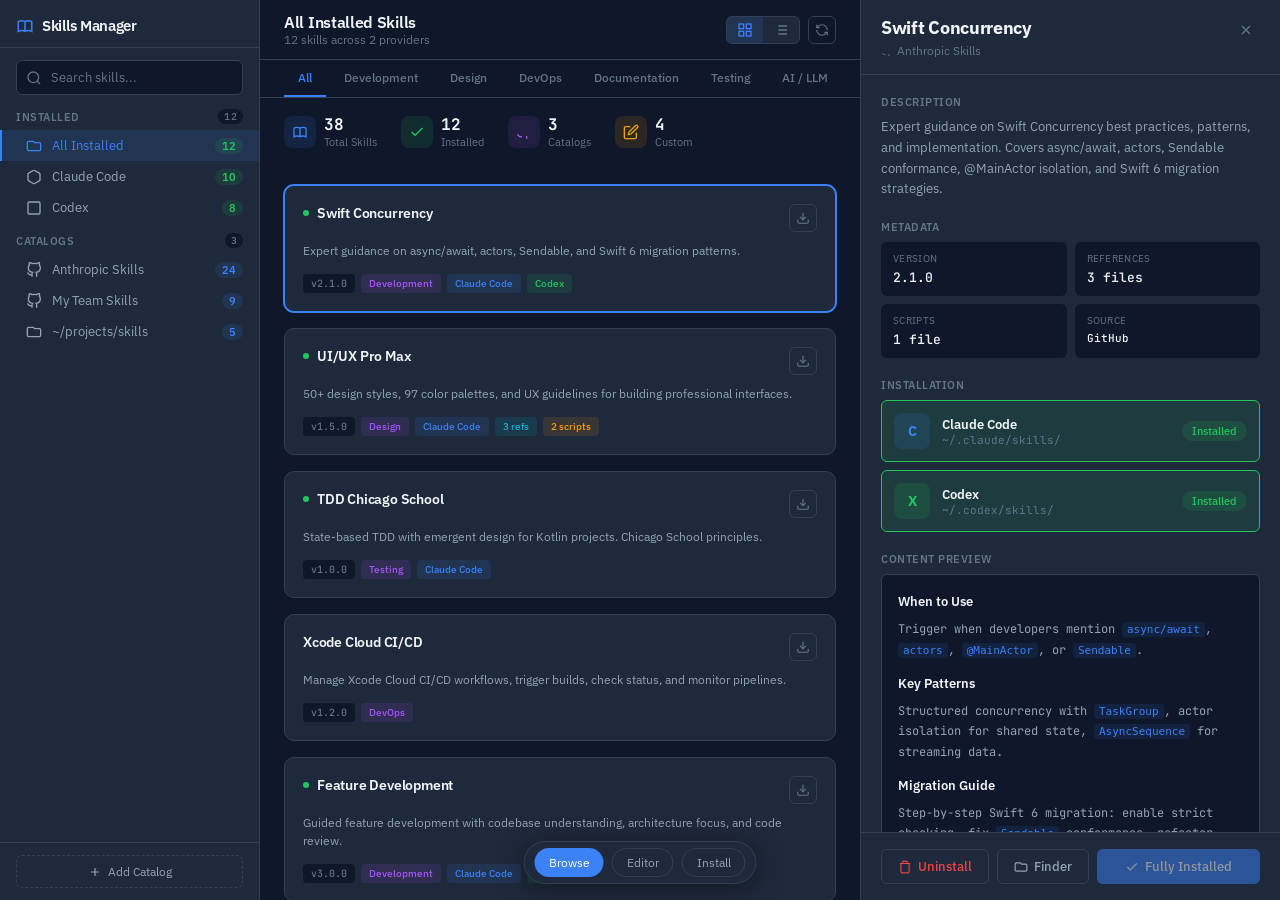
==== commit 47605328: "style(prototype): center and style page nav bar" ====
--- a/prototype/index.html
+++ b/prototype/index.html
@@ -1453,7 +1453,7 @@
 </div>
 
 <!-- ===== PAGE NAV (for prototype navigation) ===== -->
-<div style="position:fixed;bottom:16px;right:16px;display:flex;gap:8px;z-index:200;">
+<div style="position:fixed;bottom:16px;left:50%;transform:translateX(-50%);display:flex;gap:8px;z-index:200;background:var(--bg-secondary);padding:6px 10px;border-radius:24px;border:1px solid var(--border);box-shadow:0 4px 24px rgba(0,0,0,0.4);">
   <button onclick="showPage('browse')" style="padding:6px 14px;background:var(--accent);color:white;border:none;border-radius:20px;font-size:12px;cursor:pointer;font-family:var(--font-sans);">Browse</button>
   <button onclick="showPage('editor')" style="padding:6px 14px;background:var(--bg-card);color:var(--text-secondary);border:1px solid var(--border);border-radius:20px;font-size:12px;cursor:pointer;font-family:var(--font-sans);">Editor</button>
   <button onclick="showPage('install')" style="padding:6px 14px;background:var(--bg-card);color:var(--text-secondary);border:1px solid var(--border);border-radius:20px;font-size:12px;cursor:pointer;font-family:var(--font-sans);">Install</button>
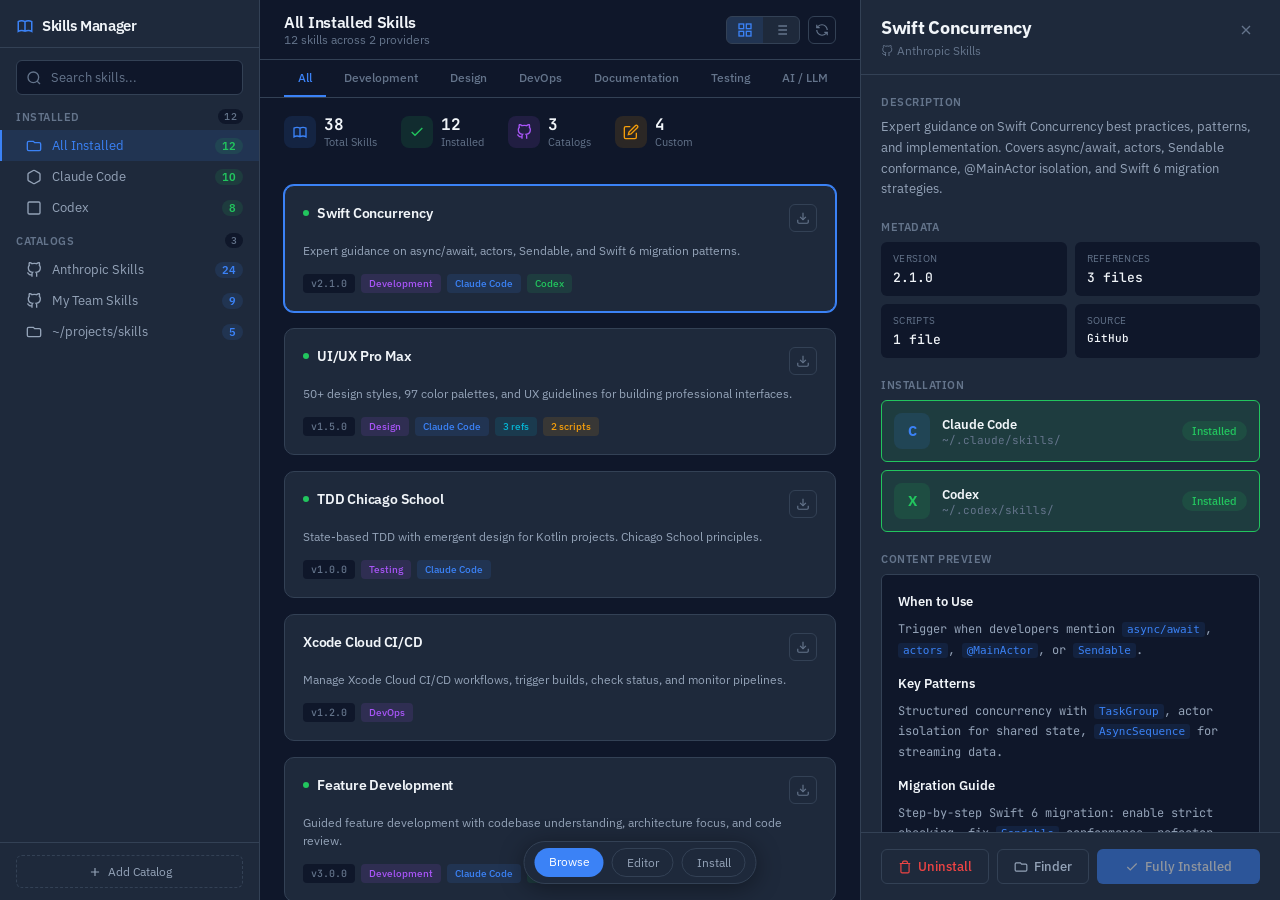
==== commit 96791ca2: "feat(ui): add Browse and Editor pages with shared app shell - Implement Browse page with skill cards" ====
--- a/prototype/index.html
+++ b/prototype/index.html
@@ -3,1064 +3,28 @@
 <head>
 <meta charset="UTF-8">
 <meta name="viewport" content="width=device-width, initial-scale=1.0">
-<title>SkillsManager — UI Prototype</title>
+<title>SkillsManager — Browse</title>
 <link href="https://fonts.googleapis.com/css2?family=IBM+Plex+Sans:wght@300;400;500;600;700&family=JetBrains+Mono:wght@400;500;600;700&display=swap" rel="stylesheet">
-<style>
-:root {
-  --bg-primary: #0F172A;
-  --bg-secondary: #1E293B;
-  --bg-card: #1E293B;
-  --bg-card-hover: #263549;
-  --bg-surface: #0F172A;
-  --bg-input: #0F172A;
-  --border: #334155;
-  --border-light: #475569;
-  --text-primary: #F1F5F9;
-  --text-secondary: #94A3B8;
-  --text-muted: #64748B;
-  --accent: #3B82F6;
-  --accent-hover: #2563EB;
-  --accent-subtle: rgba(59,130,246,0.12);
-  --green: #22C55E;
-  --green-subtle: rgba(34,197,94,0.12);
-  --orange: #F59E0B;
-  --orange-subtle: rgba(245,158,11,0.12);
-  --red: #EF4444;
-  --red-subtle: rgba(239,68,68,0.12);
-  --purple: #A855F7;
-  --purple-subtle: rgba(168,85,247,0.12);
-  --cyan: #06B6D4;
-  --cyan-subtle: rgba(6,182,212,0.12);
-  --font-sans: 'IBM Plex Sans', -apple-system, BlinkMacSystemFont, sans-serif;
-  --font-mono: 'JetBrains Mono', monospace;
-  --radius: 10px;
-  --radius-sm: 6px;
-  --radius-lg: 14px;
-  --shadow: 0 4px 24px rgba(0,0,0,0.3);
-  --transition: 200ms ease;
-}
-
-* { margin: 0; padding: 0; box-sizing: border-box; }
-body {
-  font-family: var(--font-sans);
-  background: var(--bg-primary);
-  color: var(--text-primary);
-  height: 100vh;
-  overflow: hidden;
-}
-
-/* ===== LAYOUT ===== */
-.app {
-  display: grid;
-  grid-template-columns: 260px 1fr;
-  grid-template-rows: 1fr;
-  height: 100vh;
-}
-
-/* ===== SIDEBAR ===== */
-.sidebar {
-  background: var(--bg-secondary);
-  border-right: 1px solid var(--border);
-  display: flex;
-  flex-direction: column;
-  overflow: hidden;
-}
-.sidebar-header {
-  padding: 16px 16px 12px;
-  border-bottom: 1px solid var(--border);
-}
-.sidebar-header h1 {
-  font-size: 15px;
-  font-weight: 600;
-  letter-spacing: -0.3px;
-  display: flex;
-  align-items: center;
-  gap: 8px;
-}
-.sidebar-header h1 svg { width: 18px; height: 18px; color: var(--accent); }
-
-/* Search */
-.search-box {
-  margin: 12px 16px 0;
-  position: relative;
-}
-.search-box input {
-  width: 100%;
-  padding: 8px 12px 8px 34px;
-  background: var(--bg-input);
-  border: 1px solid var(--border);
-  border-radius: var(--radius-sm);
-  color: var(--text-primary);
-  font-size: 13px;
-  font-family: var(--font-sans);
-  outline: none;
-  transition: border var(--transition);
-}
-.search-box input:focus { border-color: var(--accent); }
-.search-box input::placeholder { color: var(--text-muted); }
-.search-box svg {
-  position: absolute;
-  left: 10px;
-  top: 50%;
-  transform: translateY(-50%);
-  width: 16px;
-  height: 16px;
-  color: var(--text-muted);
-}
-
-/* Source sections */
-.source-sections {
-  flex: 1;
-  overflow-y: auto;
-  padding: 8px 0;
-}
-.source-section { margin-bottom: 4px; }
-.source-header {
-  display: flex;
-  align-items: center;
-  justify-content: space-between;
-  padding: 6px 16px;
-  font-size: 11px;
-  font-weight: 600;
-  text-transform: uppercase;
-  letter-spacing: 0.5px;
-  color: var(--text-muted);
-  cursor: pointer;
-  user-select: none;
-}
-.source-header:hover { color: var(--text-secondary); }
-.source-header .count {
-  font-size: 10px;
-  background: var(--bg-input);
-  padding: 1px 6px;
-  border-radius: 10px;
-  font-weight: 500;
-}
-
-/* Nav items */
-.nav-item {
-  display: flex;
-  align-items: center;
-  gap: 10px;
-  padding: 7px 16px 7px 24px;
-  font-size: 13px;
-  color: var(--text-secondary);
-  cursor: pointer;
-  transition: all var(--transition);
-  border-left: 2px solid transparent;
-}
-.nav-item:hover {
-  background: var(--bg-card-hover);
-  color: var(--text-primary);
-}
-.nav-item.active {
-  background: var(--accent-subtle);
-  color: var(--accent);
-  border-left-color: var(--accent);
-}
-.nav-item svg { width: 16px; height: 16px; flex-shrink: 0; }
-.nav-item .badge {
-  margin-left: auto;
-  font-size: 11px;
-  font-weight: 600;
-  padding: 1px 7px;
-  border-radius: 10px;
-  background: var(--accent-subtle);
-  color: var(--accent);
-}
-.nav-item .badge.installed {
-  background: var(--green-subtle);
-  color: var(--green);
-}
-
-/* Add catalog */
-.sidebar-footer {
-  padding: 12px 16px;
-  border-top: 1px solid var(--border);
-}
-.btn-add-catalog {
-  display: flex;
-  align-items: center;
-  justify-content: center;
-  gap: 6px;
-  width: 100%;
-  padding: 8px;
-  background: transparent;
-  border: 1px dashed var(--border);
-  border-radius: var(--radius-sm);
-  color: var(--text-secondary);
-  font-size: 12px;
-  font-family: var(--font-sans);
-  cursor: pointer;
-  transition: all var(--transition);
-}
-.btn-add-catalog:hover {
-  border-color: var(--accent);
-  color: var(--accent);
-  background: var(--accent-subtle);
-}
-.btn-add-catalog svg { width: 14px; height: 14px; }
-
-/* ===== MAIN CONTENT ===== */
-.main {
-  display: flex;
-  flex-direction: column;
-  overflow: hidden;
-}
-
-/* Top bar */
-.topbar {
-  display: flex;
-  align-items: center;
-  justify-content: space-between;
-  padding: 12px 24px;
-  border-bottom: 1px solid var(--border);
-  min-height: 52px;
-}
-.topbar-left {
-  display: flex;
-  align-items: center;
-  gap: 12px;
-}
-.topbar-title {
-  font-size: 16px;
-  font-weight: 600;
-  letter-spacing: -0.3px;
-}
-.topbar-subtitle {
-  font-size: 12px;
-  color: var(--text-muted);
-}
-.topbar-right {
-  display: flex;
-  align-items: center;
-  gap: 8px;
-}
-
-/* View toggle */
-.view-toggle {
-  display: flex;
-  background: var(--bg-secondary);
-  border-radius: var(--radius-sm);
-  border: 1px solid var(--border);
-  overflow: hidden;
-}
-.view-toggle button {
-  padding: 5px 10px;
-  background: transparent;
-  border: none;
-  color: var(--text-muted);
-  cursor: pointer;
-  display: flex;
-  align-items: center;
-  transition: all var(--transition);
-}
-.view-toggle button:hover { color: var(--text-secondary); }
-.view-toggle button.active {
-  background: var(--accent-subtle);
-  color: var(--accent);
-}
-.view-toggle button svg { width: 16px; height: 16px; }
-
-/* Category tabs */
-.category-tabs {
-  display: flex;
-  gap: 4px;
-  padding: 0 24px;
-  border-bottom: 1px solid var(--border);
-  overflow-x: auto;
-}
-.category-tab {
-  padding: 10px 14px;
-  font-size: 12px;
-  font-weight: 500;
-  color: var(--text-muted);
-  cursor: pointer;
-  border-bottom: 2px solid transparent;
-  white-space: nowrap;
-  transition: all var(--transition);
-}
-.category-tab:hover { color: var(--text-secondary); }
-.category-tab.active {
-  color: var(--accent);
-  border-bottom-color: var(--accent);
-}
-
-/* ===== GRID VIEW ===== */
-.content-area {
-  flex: 1;
-  overflow-y: auto;
-  padding: 20px 24px;
-}
-.skills-grid {
-  display: grid;
-  grid-template-columns: repeat(auto-fill, minmax(300px, 1fr));
-  gap: 16px;
-}
-
-/* Skill Card */
-.skill-card {
-  background: var(--bg-card);
-  border: 1px solid var(--border);
-  border-radius: var(--radius);
-  padding: 18px;
-  cursor: pointer;
-  transition: all var(--transition);
-  position: relative;
-}
-.skill-card:hover {
-  border-color: var(--border-light);
-  background: var(--bg-card-hover);
-  transform: translateY(-1px);
-  box-shadow: var(--shadow);
-}
-.skill-card.selected {
-  border-color: var(--accent);
-  box-shadow: 0 0 0 1px var(--accent);
-}
-.skill-card-header {
-  display: flex;
-  align-items: flex-start;
-  justify-content: space-between;
-  margin-bottom: 10px;
-}
-.skill-card-name {
-  font-size: 14px;
-  font-weight: 600;
-  letter-spacing: -0.2px;
-  display: flex;
-  align-items: center;
-  gap: 8px;
-}
-.skill-card-name .dot {
-  width: 6px;
-  height: 6px;
-  border-radius: 50%;
-  background: var(--green);
-  flex-shrink: 0;
-}
-.skill-card-desc {
-  font-size: 12px;
-  color: var(--text-secondary);
-  line-height: 1.5;
-  display: -webkit-box;
-  -webkit-line-clamp: 2;
-  -webkit-box-orient: vertical;
-  overflow: hidden;
-  margin-bottom: 14px;
-}
-.skill-card-meta {
-  display: flex;
-  align-items: center;
-  gap: 6px;
-  flex-wrap: wrap;
-}
-.tag {
-  font-size: 10px;
-  font-weight: 500;
-  padding: 3px 8px;
-  border-radius: 4px;
-  white-space: nowrap;
-}
-.tag-version {
-  background: var(--bg-input);
-  color: var(--text-muted);
-  font-family: var(--font-mono);
-}
-.tag-category {
-  background: var(--purple-subtle);
-  color: var(--purple);
-}
-.tag-claude {
-  background: var(--accent-subtle);
-  color: var(--accent);
-}
-.tag-codex {
-  background: var(--green-subtle);
-  color: var(--green);
-}
-.tag-refs {
-  background: var(--cyan-subtle);
-  color: var(--cyan);
-}
-.tag-scripts {
-  background: var(--orange-subtle);
-  color: var(--orange);
-}
-
-/* Install button on card */
-.skill-card-actions {
-  display: flex;
-  gap: 4px;
-}
-.btn-icon {
-  width: 28px;
-  height: 28px;
-  display: flex;
-  align-items: center;
-  justify-content: center;
-  background: transparent;
-  border: 1px solid var(--border);
-  border-radius: var(--radius-sm);
-  color: var(--text-muted);
-  cursor: pointer;
-  transition: all var(--transition);
-}
-.btn-icon:hover {
-  border-color: var(--accent);
-  color: var(--accent);
-  background: var(--accent-subtle);
-}
-.btn-icon svg { width: 14px; height: 14px; }
-
-/* ===== DETAIL PANEL (split view) ===== */
-.app.detail-open {
-  grid-template-columns: 260px 1fr 420px;
-}
-.detail-panel {
-  background: var(--bg-secondary);
-  border-left: 1px solid var(--border);
-  display: flex;
-  flex-direction: column;
-  overflow: hidden;
-}
-.detail-panel-header {
-  padding: 16px 20px;
-  border-bottom: 1px solid var(--border);
-  display: flex;
-  align-items: flex-start;
-  justify-content: space-between;
-}
-.detail-close {
-  width: 28px;
-  height: 28px;
-  display: flex;
-  align-items: center;
-  justify-content: center;
-  background: transparent;
-  border: none;
-  color: var(--text-muted);
-  cursor: pointer;
-  border-radius: var(--radius-sm);
-  transition: all var(--transition);
-}
-.detail-close:hover {
-  background: var(--bg-card-hover);
-  color: var(--text-primary);
-}
-.detail-close svg { width: 16px; height: 16px; }
-.detail-name {
-  font-size: 18px;
-  font-weight: 700;
-  letter-spacing: -0.3px;
-  margin-bottom: 4px;
-}
-.detail-source {
-  font-size: 12px;
-  color: var(--text-muted);
-  display: flex;
-  align-items: center;
-  gap: 4px;
-}
-.detail-source svg { width: 12px; height: 12px; }
-
-/* Detail body */
-.detail-body {
-  flex: 1;
-  overflow-y: auto;
-  padding: 20px;
-}
-.detail-section {
-  margin-bottom: 20px;
-}
-.detail-section-title {
-  font-size: 11px;
-  font-weight: 600;
-  text-transform: uppercase;
-  letter-spacing: 0.5px;
-  color: var(--text-muted);
-  margin-bottom: 8px;
-}
-.detail-desc {
-  font-size: 13px;
-  color: var(--text-secondary);
-  line-height: 1.6;
-}
-.detail-meta-grid {
-  display: grid;
-  grid-template-columns: 1fr 1fr;
-  gap: 8px;
-}
-.detail-meta-item {
-  background: var(--bg-input);
-  border-radius: var(--radius-sm);
-  padding: 10px 12px;
-}
-.detail-meta-label {
-  font-size: 10px;
-  color: var(--text-muted);
-  text-transform: uppercase;
-  letter-spacing: 0.3px;
-  margin-bottom: 4px;
-}
-.detail-meta-value {
-  font-size: 13px;
-  font-weight: 500;
-  font-family: var(--font-mono);
-}
-
-/* Provider install cards */
-.provider-cards {
-  display: flex;
-  flex-direction: column;
-  gap: 8px;
-}
-.provider-card {
-  display: flex;
-  align-items: center;
-  gap: 12px;
-  padding: 12px;
-  background: var(--bg-input);
-  border-radius: var(--radius-sm);
-  border: 1px solid var(--border);
-  cursor: pointer;
-  transition: all var(--transition);
-}
-.provider-card:hover {
-  border-color: var(--border-light);
-}
-.provider-card.installed {
-  border-color: var(--green);
-  background: var(--green-subtle);
-}
-.provider-icon {
-  width: 36px;
-  height: 36px;
-  border-radius: 8px;
-  display: flex;
-  align-items: center;
-  justify-content: center;
-  font-weight: 700;
-  font-size: 14px;
-  flex-shrink: 0;
-}
-.provider-icon.claude {
-  background: var(--accent-subtle);
-  color: var(--accent);
-}
-.provider-icon.codex {
-  background: var(--green-subtle);
-  color: var(--green);
-}
-.provider-info { flex: 1; }
-.provider-name {
-  font-size: 13px;
-  font-weight: 600;
-}
-.provider-path {
-  font-size: 11px;
-  color: var(--text-muted);
-  font-family: var(--font-mono);
-}
-.provider-status {
-  font-size: 11px;
-  font-weight: 500;
-  padding: 3px 10px;
-  border-radius: 10px;
-}
-.provider-status.installed {
-  background: var(--green-subtle);
-  color: var(--green);
-}
-.provider-status.available {
-  background: var(--accent-subtle);
-  color: var(--accent);
-}
-
-/* Detail content preview */
-.detail-content-preview {
-  background: var(--bg-input);
-  border-radius: var(--radius-sm);
-  border: 1px solid var(--border);
-  padding: 16px;
-  font-size: 12px;
-  font-family: var(--font-mono);
-  color: var(--text-secondary);
-  line-height: 1.7;
-  max-height: 300px;
-  overflow-y: auto;
-}
-.detail-content-preview h3 {
-  font-family: var(--font-sans);
-  font-size: 13px;
-  font-weight: 600;
-  color: var(--text-primary);
-  margin: 12px 0 6px;
-}
-.detail-content-preview h3:first-child { margin-top: 0; }
-.detail-content-preview code {
-  background: rgba(59,130,246,0.1);
-  padding: 1px 5px;
-  border-radius: 3px;
-  color: var(--accent);
-  font-size: 11px;
-}
-
-/* Detail footer */
-.detail-footer {
-  padding: 16px 20px;
-  border-top: 1px solid var(--border);
-  display: flex;
-  gap: 8px;
-}
-.btn {
-  padding: 8px 16px;
-  border-radius: var(--radius-sm);
-  font-size: 13px;
-  font-weight: 500;
-  font-family: var(--font-sans);
-  cursor: pointer;
-  transition: all var(--transition);
-  display: flex;
-  align-items: center;
-  gap: 6px;
-  border: none;
-}
-.btn svg { width: 14px; height: 14px; }
-.btn-primary {
-  background: var(--accent);
-  color: white;
-  flex: 1;
-  justify-content: center;
-}
-.btn-primary:hover { background: var(--accent-hover); }
-.btn-primary:disabled {
-  opacity: 0.5;
-  cursor: not-allowed;
-}
-.btn-secondary {
-  background: transparent;
-  border: 1px solid var(--border);
-  color: var(--text-secondary);
-}
-.btn-secondary:hover {
-  border-color: var(--border-light);
-  color: var(--text-primary);
-}
-.btn-danger {
-  background: transparent;
-  border: 1px solid var(--border);
-  color: var(--red);
-}
-.btn-danger:hover {
-  background: var(--red-subtle);
-  border-color: var(--red);
-}
-
-/* ===== LIST VIEW ===== */
-.skills-list { display: flex; flex-direction: column; }
-.skill-list-item {
-  display: grid;
-  grid-template-columns: 1fr 180px 120px 100px;
-  align-items: center;
-  padding: 12px 0;
-  border-bottom: 1px solid var(--border);
-  cursor: pointer;
-  transition: background var(--transition);
-}
-.skill-list-item:hover { background: var(--bg-card-hover); padding: 12px; margin: 0 -12px; border-radius: var(--radius-sm); }
-.skill-list-name {
-  font-size: 13px;
-  font-weight: 500;
-  display: flex;
-  align-items: center;
-  gap: 8px;
-}
-.skill-list-name .dot {
-  width: 6px;
-  height: 6px;
-  border-radius: 50%;
-  background: var(--green);
-  flex-shrink: 0;
-}
-.skill-list-providers {
-  display: flex;
-  gap: 4px;
-}
-.skill-list-version {
-  font-size: 12px;
-  color: var(--text-muted);
-  font-family: var(--font-mono);
-}
-.skill-list-actions {
-  display: flex;
-  justify-content: flex-end;
-  gap: 4px;
-}
-
-/* ===== ADD CATALOG MODAL ===== */
-.modal-overlay {
-  position: fixed;
-  inset: 0;
-  background: rgba(0,0,0,0.6);
-  backdrop-filter: blur(4px);
-  display: flex;
-  align-items: center;
-  justify-content: center;
-  z-index: 100;
-}
-.modal-overlay.hidden { display: none; }
-.modal {
-  background: var(--bg-secondary);
-  border: 1px solid var(--border);
-  border-radius: var(--radius-lg);
-  width: 460px;
-  box-shadow: 0 24px 64px rgba(0,0,0,0.5);
-  overflow: hidden;
-}
-.modal-header {
-  padding: 20px 24px 16px;
-  border-bottom: 1px solid var(--border);
-}
-.modal-header h2 {
-  font-size: 16px;
-  font-weight: 600;
-}
-.modal-header p {
-  font-size: 12px;
-  color: var(--text-muted);
-  margin-top: 4px;
-}
-.modal-body { padding: 20px 24px; }
-.modal-footer {
-  padding: 16px 24px;
-  border-top: 1px solid var(--border);
-  display: flex;
-  justify-content: flex-end;
-  gap: 8px;
-}
-
-/* Source option cards */
-.source-option {
-  padding: 16px;
-  border: 1px solid var(--border);
-  border-radius: var(--radius);
-  margin-bottom: 12px;
-  cursor: pointer;
-  transition: all var(--transition);
-}
-.source-option:hover {
-  border-color: var(--border-light);
-  background: var(--bg-card-hover);
-}
-.source-option.selected {
-  border-color: var(--accent);
-  background: var(--accent-subtle);
-}
-.source-option-header {
-  display: flex;
-  align-items: center;
-  gap: 12px;
-  margin-bottom: 8px;
-}
-.source-option-icon {
-  width: 40px;
-  height: 40px;
-  border-radius: 10px;
-  display: flex;
-  align-items: center;
-  justify-content: center;
-}
-.source-option-icon.github {
-  background: var(--purple-subtle);
-  color: var(--purple);
-}
-.source-option-icon.folder {
-  background: var(--orange-subtle);
-  color: var(--orange);
-}
-.source-option-icon svg { width: 20px; height: 20px; }
-.source-option-title {
-  font-size: 14px;
-  font-weight: 600;
-}
-.source-option-desc {
-  font-size: 12px;
-  color: var(--text-muted);
-  line-height: 1.5;
-}
-.source-option-input {
-  margin-top: 12px;
-}
-.source-option-input input {
-  width: 100%;
-  padding: 8px 12px;
-  background: var(--bg-input);
-  border: 1px solid var(--border);
-  border-radius: var(--radius-sm);
-  color: var(--text-primary);
-  font-size: 13px;
-  font-family: var(--font-mono);
-  outline: none;
-}
-.source-option-input input:focus { border-color: var(--accent); }
-
-/* ===== EDITOR VIEW ===== */
-.editor-container {
-  display: grid;
-  grid-template-columns: 1fr 1fr;
-  height: 100%;
-}
-.editor-pane {
-  display: flex;
-  flex-direction: column;
-  overflow: hidden;
-}
-.editor-pane + .editor-pane {
-  border-left: 1px solid var(--border);
-}
-.editor-pane-header {
-  padding: 10px 16px;
-  border-bottom: 1px solid var(--border);
-  display: flex;
-  align-items: center;
-  justify-content: space-between;
-  font-size: 12px;
-  font-weight: 600;
-  color: var(--text-muted);
-  text-transform: uppercase;
-  letter-spacing: 0.5px;
-}
-.editor-pane-header .modified {
-  font-size: 10px;
-  text-transform: none;
-  letter-spacing: 0;
-  color: var(--orange);
-  background: var(--orange-subtle);
-  padding: 2px 8px;
-  border-radius: 10px;
-}
-.editor-textarea {
-  flex: 1;
-  padding: 16px;
-  background: var(--bg-primary);
-  border: none;
-  color: var(--text-primary);
-  font-family: var(--font-mono);
-  font-size: 13px;
-  line-height: 1.7;
-  resize: none;
-  outline: none;
-}
-.preview-area {
-  flex: 1;
-  padding: 20px;
-  overflow-y: auto;
-  font-size: 13px;
-  line-height: 1.7;
-  color: var(--text-secondary);
-}
-.preview-area h1 { font-size: 20px; font-weight: 700; color: var(--text-primary); margin-bottom: 8px; }
-.preview-area h2 { font-size: 16px; font-weight: 600; color: var(--text-primary); margin: 16px 0 8px; }
-.preview-area p { margin-bottom: 8px; }
-.preview-area code {
-  background: rgba(59,130,246,0.1);
-  padding: 1px 5px;
-  border-radius: 3px;
-  font-family: var(--font-mono);
-  font-size: 12px;
-  color: var(--accent);
-}
-.preview-area pre {
-  background: var(--bg-input);
-  padding: 12px;
-  border-radius: var(--radius-sm);
-  margin: 8px 0;
-  overflow-x: auto;
-}
-.preview-area pre code { background: transparent; padding: 0; }
-
-/* ===== STATS BAR ===== */
-.stats-bar {
-  display: flex;
-  gap: 24px;
-  padding: 0 24px 16px;
-}
-.stat {
-  display: flex;
-  align-items: center;
-  gap: 8px;
-}
-.stat-icon {
-  width: 32px;
-  height: 32px;
-  border-radius: 8px;
-  display: flex;
-  align-items: center;
-  justify-content: center;
-}
-.stat-icon svg { width: 16px; height: 16px; }
-.stat-icon.blue { background: var(--accent-subtle); color: var(--accent); }
-.stat-icon.green { background: var(--green-subtle); color: var(--green); }
-.stat-icon.purple { background: var(--purple-subtle); color: var(--purple); }
-.stat-icon.orange { background: var(--orange-subtle); color: var(--orange); }
-.stat-value {
-  font-size: 16px;
-  font-weight: 700;
-  font-family: var(--font-mono);
-}
-.stat-label {
-  font-size: 11px;
-  color: var(--text-muted);
-}
-
-/* ===== QUICK ACTIONS ===== */
-.quick-actions {
-  display: flex;
-  gap: 8px;
-  padding: 0 24px 16px;
-}
-.quick-action {
-  display: flex;
-  align-items: center;
-  gap: 6px;
-  padding: 6px 12px;
-  background: var(--bg-card);
-  border: 1px solid var(--border);
-  border-radius: 20px;
-  font-size: 12px;
-  color: var(--text-secondary);
-  cursor: pointer;
-  transition: all var(--transition);
-  font-family: var(--font-sans);
-}
-.quick-action:hover {
-  border-color: var(--accent);
-  color: var(--accent);
-  background: var(--accent-subtle);
-}
-.quick-action svg { width: 14px; height: 14px; }
-
-/* ===== SCROLLBAR ===== */
-::-webkit-scrollbar { width: 6px; }
-::-webkit-scrollbar-track { background: transparent; }
-::-webkit-scrollbar-thumb { background: var(--border); border-radius: 3px; }
-::-webkit-scrollbar-thumb:hover { background: var(--border-light); }
-
-/* ===== RESPONSIVE ===== */
-@media (max-width: 1024px) {
-  .app { grid-template-columns: 220px 1fr; }
-  .app.detail-open { grid-template-columns: 220px 1fr 360px; }
-  .skills-grid { grid-template-columns: repeat(auto-fill, minmax(260px, 1fr)); }
-}
-
-/* ===== ANIMATIONS ===== */
-@media (prefers-reduced-motion: no-preference) {
-  .skill-card { transition: all var(--transition); }
-  .nav-item { transition: all var(--transition); }
-}
-
-/* Page indicators */
-.page-indicator {
-  display: flex;
-  align-items: center;
-  gap: 8px;
-  padding: 8px 24px;
-  margin-bottom: 4px;
-}
-.page-indicator .label {
-  font-size: 11px;
-  font-weight: 600;
-  color: var(--text-muted);
-  text-transform: uppercase;
-  letter-spacing: 0.5px;
-}
-.page-indicator .page-name {
-  font-size: 11px;
-  color: var(--accent);
-  background: var(--accent-subtle);
-  padding: 2px 8px;
-  border-radius: 10px;
-  font-weight: 500;
-}
-</style>
+<link rel="stylesheet" href="components/tokens.css">
+<link rel="stylesheet" href="components/layout.css">
+<link rel="stylesheet" href="components/buttons.css">
+<link rel="stylesheet" href="components/sidebar.css">
+<link rel="stylesheet" href="components/skill-card.css">
+<link rel="stylesheet" href="components/detail-panel.css">
+<link rel="stylesheet" href="components/modal.css">
 </head>
 <body>
 
-<!-- ===== PAGE 1: BROWSE & DISCOVER (Grid View) ===== -->
-<div class="app detail-open" id="page-browse">
-
-  <!-- Sidebar -->
-  <aside class="sidebar">
-    <div class="sidebar-header">
-      <h1>
-        <svg viewBox="0 0 24 24" fill="none" stroke="currentColor" stroke-width="2"><path d="M12 6.253v13m0-13C10.832 5.477 9.246 5 7.5 5S4.168 5.477 3 6.253v13C4.168 18.477 5.754 18 7.5 18s3.332.477 4.5 1.253m0-13C13.168 5.477 14.754 5 16.5 5c1.747 0 3.332.477 4.5 1.253v13C19.832 18.477 18.247 18 16.5 18c-1.746 0-3.332.477-4.5 1.253"/></svg>
-        Skills Manager
-      </h1>
-    </div>
-
-    <div class="search-box">
-      <svg viewBox="0 0 24 24" fill="none" stroke="currentColor" stroke-width="2"><circle cx="11" cy="11" r="8"/><path d="m21 21-4.3-4.3"/></svg>
-      <input type="text" placeholder="Search skills..." />
-    </div>
-
-    <div class="source-sections">
-      <!-- Installed -->
-      <div class="source-section">
-        <div class="source-header">
-          <span>Installed</span>
-          <span class="count">12</span>
-        </div>
-        <div class="nav-item active">
-          <svg viewBox="0 0 24 24" fill="none" stroke="currentColor" stroke-width="2"><path d="M20 7h-7l-2-2H4a2 2 0 0 0-2 2v10a2 2 0 0 0 2 2h16a2 2 0 0 0 2-2V9a2 2 0 0 0-2-2Z"/></svg>
-          All Installed
-          <span class="badge installed">12</span>
-        </div>
-        <div class="nav-item">
-          <svg viewBox="0 0 24 24" fill="none" stroke="currentColor" stroke-width="2"><path d="M21 16V8a2 2 0 0 0-1-1.73l-7-4a2 2 0 0 0-2 0l-7 4A2 2 0 0 0 3 8v8a2 2 0 0 0 1 1.73l7 4a2 2 0 0 0 2 0l7-4A2 2 0 0 0 21 16z"/></svg>
-          Claude Code
-          <span class="badge installed">10</span>
-        </div>
-        <div class="nav-item">
-          <svg viewBox="0 0 24 24" fill="none" stroke="currentColor" stroke-width="2"><rect x="3" y="3" width="18" height="18" rx="2"/><path d="M7 7h.01M7 12h.01M12 7h.01"/></svg>
-          Codex
-          <span class="badge installed">8</span>
-        </div>
-      </div>
-
-      <!-- Catalogs -->
-      <div class="source-section">
-        <div class="source-header">
-          <span>Catalogs</span>
-          <span class="count">3</span>
-        </div>
-        <div class="nav-item">
-          <svg viewBox="0 0 24 24" fill="none" stroke="currentColor" stroke-width="2"><path d="M9 19c-5 1.5-5-2.5-7-3m14 6v-3.87a3.37 3.37 0 0 0-.94-2.61c3.14-.35 6.44-1.54 6.44-7A5.44 5.44 0 0 0 20 4.77 5.07 5.07 0 0 0 19.91 1S18.73.65 16 2.48a13.38 13.38 0 0 0-7 0C6.27.65 5.09 1 5.09 1A5.07 5.07 0 0 0 5 4.77a5.44 5.44 0 0 0-1.5 3.78c0 5.42 3.3 6.61 6.44 7A3.37 3.37 0 0 0 9 18.13V22"/></svg>
-          Anthropic Skills
-          <span class="badge">24</span>
-        </div>
-        <div class="nav-item">
-          <svg viewBox="0 0 24 24" fill="none" stroke="currentColor" stroke-width="2"><path d="M9 19c-5 1.5-5-2.5-7-3m14 6v-3.87a3.37 3.37 0 0 0-.94-2.61c3.14-.35 6.44-1.54 6.44-7A5.44 5.44 0 0 0 20 4.77 5.07 5.07 0 0 0 19.91 1S18.73.65 16 2.48a13.38 13.38 0 0 0-7 0C6.27.65 5.09 1 5.09 1A5.07 5.07 0 0 0 5 4.77a5.44 5.44 0 0 0-1.5 3.78c0 5.42 3.3 6.61 6.44 7A3.37 3.37 0 0 0 9 18.13V22"/></svg>
-          My Team Skills
-          <span class="badge">9</span>
-        </div>
-        <div class="nav-item">
-          <svg viewBox="0 0 24 24" fill="none" stroke="currentColor" stroke-width="2"><path d="M20 7h-7l-2-2H4a2 2 0 0 0-2 2v10a2 2 0 0 0 2 2h16a2 2 0 0 0 2-2V9a2 2 0 0 0-2-2Z"/></svg>
-          ~/projects/skills
-          <span class="badge">5</span>
-        </div>
-      </div>
-    </div>
-
-    <div class="sidebar-footer">
-      <button class="btn-add-catalog" onclick="document.getElementById('modal-add').classList.remove('hidden')">
-        <svg viewBox="0 0 24 24" fill="none" stroke="currentColor" stroke-width="2"><path d="M12 5v14m-7-7h14"/></svg>
-        Add Catalog
-      </button>
-    </div>
-  </aside>
-
-  <!-- Main Content -->
+<div class="app detail-open" id="app-root"></div>
+
+<script src="components/icons.js"></script>
+<script src="components/app-shell.js"></script>
+<script>
+// ===== PAGE: Browse & Discover =====
+function renderBrowsePage() {
+  const sidebar = renderSidebar({ activeNav: 'all-installed' });
+
+  const main = `
   <main class="main">
     <div class="topbar">
       <div class="topbar-left">
@@ -1071,311 +35,145 @@
       </div>
       <div class="topbar-right">
         <div class="view-toggle">
-          <button class="active" title="Grid view">
-            <svg viewBox="0 0 24 24" fill="none" stroke="currentColor" stroke-width="2"><rect x="3" y="3" width="7" height="7"/><rect x="14" y="3" width="7" height="7"/><rect x="3" y="14" width="7" height="7"/><rect x="14" y="14" width="7" height="7"/></svg>
-          </button>
-          <button title="List view" onclick="showPage('list')">
-            <svg viewBox="0 0 24 24" fill="none" stroke="currentColor" stroke-width="2"><path d="M8 6h13M8 12h13M8 18h13M3 6h.01M3 12h.01M3 18h.01"/></svg>
-          </button>
-        </div>
-        <button class="btn-icon" title="Refresh">
-          <svg viewBox="0 0 24 24" fill="none" stroke="currentColor" stroke-width="2"><path d="M21 12a9 9 0 0 0-9-9 9.75 9.75 0 0 0-6.74 2.74L3 8"/><path d="M3 3v5h5"/><path d="M3 12a9 9 0 0 0 9 9 9.75 9.75 0 0 0 6.74-2.74L21 16"/><path d="M16 16h5v5"/></svg>
-        </button>
-      </div>
-    </div>
-
-    <!-- Category filter tabs -->
+          <button class="active" title="Grid view">${Icons.gridView}</button>
+          <button title="List view">${Icons.listView}</button>
+        </div>
+        <button class="btn-icon" title="Refresh">${Icons.refresh}</button>
+      </div>
+    </div>
+
     <div class="category-tabs">
-      <div class="category-tab active">All</div>
-      <div class="category-tab">Development</div>
-      <div class="category-tab">Design</div>
-      <div class="category-tab">DevOps</div>
-      <div class="category-tab">Documentation</div>
-      <div class="category-tab">Testing</div>
-      <div class="category-tab">AI / LLM</div>
-    </div>
-
-    <!-- Stats -->
+      <div class="category-tab active" onclick="selectTab(this)">All</div>
+      <div class="category-tab" onclick="selectTab(this)">Development</div>
+      <div class="category-tab" onclick="selectTab(this)">Design</div>
+      <div class="category-tab" onclick="selectTab(this)">DevOps</div>
+      <div class="category-tab" onclick="selectTab(this)">Documentation</div>
+      <div class="category-tab" onclick="selectTab(this)">Testing</div>
+      <div class="category-tab" onclick="selectTab(this)">AI / LLM</div>
+    </div>
+
     <div style="padding-top: 16px;">
       <div class="stats-bar">
         <div class="stat">
-          <div class="stat-icon blue">
-            <svg viewBox="0 0 24 24" fill="none" stroke="currentColor" stroke-width="2"><path d="M12 6.253v13m0-13C10.832 5.477 9.246 5 7.5 5S4.168 5.477 3 6.253v13C4.168 18.477 5.754 18 7.5 18s3.332.477 4.5 1.253m0-13C13.168 5.477 14.754 5 16.5 5c1.747 0 3.332.477 4.5 1.253v13C19.832 18.477 18.247 18 16.5 18c-1.746 0-3.332.477-4.5 1.253"/></svg>
-          </div>
-          <div>
-            <div class="stat-value">38</div>
-            <div class="stat-label">Total Skills</div>
-          </div>
-        </div>
-        <div class="stat">
-          <div class="stat-icon green">
-            <svg viewBox="0 0 24 24" fill="none" stroke="currentColor" stroke-width="2"><path d="M20 6 9 17l-5-5"/></svg>
-          </div>
-          <div>
-            <div class="stat-value">12</div>
-            <div class="stat-label">Installed</div>
-          </div>
-        </div>
-        <div class="stat">
-          <div class="stat-icon purple">
-            <svg viewBox="0 0 24 24" fill="none" stroke="currentColor" stroke-width="2"><path d="M9 19c-5 1.5-5-2.5-7-3m14 6v-3.87"/></svg>
-          </div>
-          <div>
-            <div class="stat-value">3</div>
-            <div class="stat-label">Catalogs</div>
-          </div>
-        </div>
-        <div class="stat">
-          <div class="stat-icon orange">
-            <svg viewBox="0 0 24 24" fill="none" stroke="currentColor" stroke-width="2"><path d="M11 4H4a2 2 0 0 0-2 2v14a2 2 0 0 0 2 2h14a2 2 0 0 0 2-2v-7"/><path d="M18.5 2.5a2.121 2.121 0 0 1 3 3L12 15l-4 1 1-4 9.5-9.5z"/></svg>
-          </div>
-          <div>
-            <div class="stat-value">4</div>
-            <div class="stat-label">Custom</div>
-          </div>
-        </div>
-      </div>
-    </div>
-
-    <!-- Skills Grid -->
+          <div class="stat-icon blue">${Icons.book}</div>
+          <div><div class="stat-value">38</div><div class="stat-label">Total Skills</div></div>
+        </div>
+        <div class="stat">
+          <div class="stat-icon green">${Icons.check}</div>
+          <div><div class="stat-value">12</div><div class="stat-label">Installed</div></div>
+        </div>
+        <div class="stat">
+          <div class="stat-icon purple">${Icons.github}</div>
+          <div><div class="stat-value">3</div><div class="stat-label">Catalogs</div></div>
+        </div>
+        <div class="stat">
+          <div class="stat-icon orange">${Icons.edit}</div>
+          <div><div class="stat-value">4</div><div class="stat-label">Custom</div></div>
+        </div>
+      </div>
+    </div>
+
     <div class="content-area">
       <div class="skills-grid">
-        <!-- Card 1: Development -->
-        <div class="skill-card selected" onclick="this.classList.toggle('selected')">
-          <div class="skill-card-header">
-            <div class="skill-card-name">
-              <span class="dot"></span>
-              Swift Concurrency
-            </div>
-            <div class="skill-card-actions">
-              <button class="btn-icon" title="Install">
-                <svg viewBox="0 0 24 24" fill="none" stroke="currentColor" stroke-width="2"><path d="M21 15v4a2 2 0 0 1-2 2H5a2 2 0 0 1-2-2v-4"/><polyline points="7 10 12 15 17 10"/><line x1="12" y1="15" x2="12" y2="3"/></svg>
-              </button>
-            </div>
-          </div>
-          <div class="skill-card-desc">Expert guidance on async/await, actors, Sendable, and Swift 6 migration patterns.</div>
-          <div class="skill-card-meta">
-            <span class="tag tag-version">v2.1.0</span>
-            <span class="tag tag-category">Development</span>
-            <span class="tag tag-claude">Claude Code</span>
-            <span class="tag tag-codex">Codex</span>
-          </div>
-        </div>
-
-        <!-- Card 2: Design -->
-        <div class="skill-card">
-          <div class="skill-card-header">
-            <div class="skill-card-name">
-              <span class="dot"></span>
-              UI/UX Pro Max
-            </div>
-            <div class="skill-card-actions">
-              <button class="btn-icon" title="Install">
-                <svg viewBox="0 0 24 24" fill="none" stroke="currentColor" stroke-width="2"><path d="M21 15v4a2 2 0 0 1-2 2H5a2 2 0 0 1-2-2v-4"/><polyline points="7 10 12 15 17 10"/><line x1="12" y1="15" x2="12" y2="3"/></svg>
-              </button>
-            </div>
-          </div>
-          <div class="skill-card-desc">50+ design styles, 97 color palettes, and UX guidelines for building professional interfaces.</div>
-          <div class="skill-card-meta">
-            <span class="tag tag-version">v1.5.0</span>
-            <span class="tag tag-category">Design</span>
-            <span class="tag tag-claude">Claude Code</span>
-            <span class="tag tag-refs">3 refs</span>
-            <span class="tag tag-scripts">2 scripts</span>
-          </div>
-        </div>
-
-        <!-- Card 3: TDD -->
-        <div class="skill-card">
-          <div class="skill-card-header">
-            <div class="skill-card-name">
-              <span class="dot"></span>
-              TDD Chicago School
-            </div>
-            <div class="skill-card-actions">
-              <button class="btn-icon" title="Install">
-                <svg viewBox="0 0 24 24" fill="none" stroke="currentColor" stroke-width="2"><path d="M21 15v4a2 2 0 0 1-2 2H5a2 2 0 0 1-2-2v-4"/><polyline points="7 10 12 15 17 10"/><line x1="12" y1="15" x2="12" y2="3"/></svg>
-              </button>
-            </div>
-          </div>
-          <div class="skill-card-desc">State-based TDD with emergent design for Kotlin projects. Chicago School principles.</div>
-          <div class="skill-card-meta">
-            <span class="tag tag-version">v1.0.0</span>
-            <span class="tag tag-category">Testing</span>
-            <span class="tag tag-claude">Claude Code</span>
-          </div>
-        </div>
-
-        <!-- Card 4: DevOps -->
-        <div class="skill-card">
-          <div class="skill-card-header">
-            <div class="skill-card-name">
-              Xcode Cloud CI/CD
-            </div>
-            <div class="skill-card-actions">
-              <button class="btn-icon" title="Install">
-                <svg viewBox="0 0 24 24" fill="none" stroke="currentColor" stroke-width="2"><path d="M21 15v4a2 2 0 0 1-2 2H5a2 2 0 0 1-2-2v-4"/><polyline points="7 10 12 15 17 10"/><line x1="12" y1="15" x2="12" y2="3"/></svg>
-              </button>
-            </div>
-          </div>
-          <div class="skill-card-desc">Manage Xcode Cloud CI/CD workflows, trigger builds, check status, and monitor pipelines.</div>
-          <div class="skill-card-meta">
-            <span class="tag tag-version">v1.2.0</span>
-            <span class="tag tag-category">DevOps</span>
-          </div>
-        </div>
-
-        <!-- Card 5: Feature Dev -->
-        <div class="skill-card">
-          <div class="skill-card-header">
-            <div class="skill-card-name">
-              <span class="dot"></span>
-              Feature Development
-            </div>
-            <div class="skill-card-actions">
-              <button class="btn-icon" title="Install">
-                <svg viewBox="0 0 24 24" fill="none" stroke="currentColor" stroke-width="2"><path d="M21 15v4a2 2 0 0 1-2 2H5a2 2 0 0 1-2-2v-4"/><polyline points="7 10 12 15 17 10"/><line x1="12" y1="15" x2="12" y2="3"/></svg>
-              </button>
-            </div>
-          </div>
-          <div class="skill-card-desc">Guided feature development with codebase understanding, architecture focus, and code review.</div>
-          <div class="skill-card-meta">
-            <span class="tag tag-version">v3.0.0</span>
-            <span class="tag tag-category">Development</span>
-            <span class="tag tag-claude">Claude Code</span>
-            <span class="tag tag-codex">Codex</span>
-          </div>
-        </div>
-
-        <!-- Card 6: Documentation -->
-        <div class="skill-card">
-          <div class="skill-card-header">
-            <div class="skill-card-name">
-              App Store Changelog
-            </div>
-            <div class="skill-card-actions">
-              <button class="btn-icon" title="Install">
-                <svg viewBox="0 0 24 24" fill="none" stroke="currentColor" stroke-width="2"><path d="M21 15v4a2 2 0 0 1-2 2H5a2 2 0 0 1-2-2v-4"/><polyline points="7 10 12 15 17 10"/><line x1="12" y1="15" x2="12" y2="3"/></svg>
-              </button>
-            </div>
-          </div>
-          <div class="skill-card-desc">Generate user-facing App Store release notes from git history and tags automatically.</div>
-          <div class="skill-card-meta">
-            <span class="tag tag-version">v1.0.0</span>
-            <span class="tag tag-category">Documentation</span>
-          </div>
-        </div>
-
-        <!-- Card 7: AI -->
-        <div class="skill-card">
-          <div class="skill-card-header">
-            <div class="skill-card-name">
-              <span class="dot"></span>
-              Claude API
-            </div>
-            <div class="skill-card-actions">
-              <button class="btn-icon" title="Install">
-                <svg viewBox="0 0 24 24" fill="none" stroke="currentColor" stroke-width="2"><path d="M21 15v4a2 2 0 0 1-2 2H5a2 2 0 0 1-2-2v-4"/><polyline points="7 10 12 15 17 10"/><line x1="12" y1="15" x2="12" y2="3"/></svg>
-              </button>
-            </div>
-          </div>
-          <div class="skill-card-desc">Build apps with Claude API and Anthropic SDK. Tool use, agent patterns, streaming.</div>
-          <div class="skill-card-meta">
-            <span class="tag tag-version">v2.0.0</span>
-            <span class="tag tag-category">AI / LLM</span>
-            <span class="tag tag-claude">Claude Code</span>
-            <span class="tag tag-refs">5 refs</span>
-          </div>
-        </div>
-
-        <!-- Card 8: SwiftUI -->
-        <div class="skill-card">
-          <div class="skill-card-header">
-            <div class="skill-card-name">
-              SwiftUI Expert
-            </div>
-            <div class="skill-card-actions">
-              <button class="btn-icon" title="Install">
-                <svg viewBox="0 0 24 24" fill="none" stroke="currentColor" stroke-width="2"><path d="M21 15v4a2 2 0 0 1-2 2H5a2 2 0 0 1-2-2v-4"/><polyline points="7 10 12 15 17 10"/><line x1="12" y1="15" x2="12" y2="3"/></svg>
-              </button>
-            </div>
-          </div>
-          <div class="skill-card-desc">Best practices for state management, view composition, performance, and iOS 26+ Liquid Glass.</div>
-          <div class="skill-card-meta">
-            <span class="tag tag-version">v1.3.0</span>
-            <span class="tag tag-category">Development</span>
-            <span class="tag tag-scripts">1 script</span>
-          </div>
-        </div>
-      </div>
-    </div>
-  </main>
-
-  <!-- Detail Panel -->
+        ${skillCard({ name: 'Swift Concurrency', desc: 'Expert guidance on async/await, actors, Sendable, and Swift 6 migration patterns.', version: '2.1.0', category: 'Development', installed: true, providers: ['claude', 'codex'], selected: true })}
+        ${skillCard({ name: 'UI/UX Pro Max', desc: '50+ design styles, 97 color palettes, and UX guidelines for building professional interfaces.', version: '1.5.0', category: 'Design', installed: true, providers: ['claude'], refs: 3, scripts: 2 })}
+        ${skillCard({ name: 'TDD Chicago School', desc: 'State-based TDD with emergent design for Kotlin projects. Chicago School principles.', version: '1.0.0', category: 'Testing', installed: true, providers: ['claude'] })}
+        ${skillCard({ name: 'Xcode Cloud CI/CD', desc: 'Manage Xcode Cloud CI/CD workflows, trigger builds, check status, and monitor pipelines.', version: '1.2.0', category: 'DevOps', installed: false })}
+        ${skillCard({ name: 'Feature Development', desc: 'Guided feature development with codebase understanding, architecture focus, and code review.', version: '3.0.0', category: 'Development', installed: true, providers: ['claude', 'codex'] })}
+        ${skillCard({ name: 'App Store Changelog', desc: 'Generate user-facing App Store release notes from git history and tags automatically.', version: '1.0.0', category: 'Documentation', installed: false })}
+        ${skillCard({ name: 'Claude API', desc: 'Build apps with Claude API and Anthropic SDK. Tool use, agent patterns, streaming.', version: '2.0.0', category: 'AI / LLM', installed: true, providers: ['claude'], refs: 5 })}
+        ${skillCard({ name: 'SwiftUI Expert', desc: 'Best practices for state management, view composition, performance, and iOS 26+ Liquid Glass.', version: '1.3.0', category: 'Development', installed: false, scripts: 1 })}
+      </div>
+    </div>
+  </main>`;
+
+  const detail = renderDetailPanel({
+    name: 'Swift Concurrency',
+    source: 'Anthropic Skills',
+    sourceIcon: Icons.github,
+    desc: 'Expert guidance on Swift Concurrency best practices, patterns, and implementation. Covers async/await, actors, Sendable conformance, @MainActor isolation, and Swift 6 migration strategies.',
+    version: '2.1.0',
+    refs: '3 files',
+    scripts: '1 file',
+    sourceType: 'GitHub',
+    providers: [
+      { name: 'Claude Code', path: '~/.claude/skills/', icon: 'claude', installed: true },
+      { name: 'Codex', path: '~/.codex/skills/', icon: 'codex', installed: true },
+    ],
+    fullyInstalled: true,
+  });
+
+  document.getElementById('app-root').innerHTML = sidebar + main + detail;
+  document.body.insertAdjacentHTML('beforeend', renderAddCatalogModal());
+  document.body.insertAdjacentHTML('beforeend', renderPageNav('browse'));
+}
+
+// ===== Skill Card Component =====
+function skillCard({ name, desc, version, category, installed, providers = [], refs, scripts, selected }) {
+  const dot = installed ? '<span class="dot"></span>' : '';
+  const providerTags = providers.map(p => `<span class="tag tag-${p}">${p === 'claude' ? 'Claude Code' : 'Codex'}</span>`).join('');
+  const refTag = refs ? `<span class="tag tag-refs">${refs} refs</span>` : '';
+  const scriptTag = scripts ? `<span class="tag tag-scripts">${scripts} scripts</span>` : '';
+  return `
+  <div class="skill-card${selected ? ' selected' : ''}" onclick="selectCard(this)">
+    <div class="skill-card-header">
+      <div class="skill-card-name">${dot}${name}</div>
+      <div class="skill-card-actions">
+        <button class="btn-icon" title="Install">${Icons.download}</button>
+      </div>
+    </div>
+    <div class="skill-card-desc">${desc}</div>
+    <div class="skill-card-meta">
+      <span class="tag tag-version">v${version}</span>
+      <span class="tag tag-category">${category}</span>
+      ${providerTags}${refTag}${scriptTag}
+    </div>
+  </div>`;
+}
+
+// ===== Detail Panel Component =====
+function renderDetailPanel({ name, source, sourceIcon, desc, version, refs, scripts, sourceType, providers, fullyInstalled }) {
+  const providerCards = providers.map(p => `
+    <div class="provider-card${p.installed ? ' installed' : ''}">
+      <div class="provider-icon ${p.icon}">${p.icon === 'claude' ? 'C' : 'X'}</div>
+      <div class="provider-info">
+        <div class="provider-name">${p.name}</div>
+        <div class="provider-path">${p.path}</div>
+      </div>
+      <span class="provider-status ${p.installed ? 'installed' : 'available'}">${p.installed ? 'Installed' : 'Available'}</span>
+    </div>`).join('');
+
+  const installBtn = fullyInstalled
+    ? `<button class="btn btn-primary" disabled>${Icons.check} Fully Installed</button>`
+    : `<button class="btn btn-primary">${Icons.download} Install</button>`;
+
+  return `
   <aside class="detail-panel">
     <div class="detail-panel-header">
       <div>
-        <div class="detail-name">Swift Concurrency</div>
-        <div class="detail-source">
-          <svg viewBox="0 0 24 24" fill="none" stroke="currentColor" stroke-width="2"><path d="M9 19c-5 1.5-5-2.5-7-3m14 6v-3.87"/></svg>
-          Anthropic Skills
-        </div>
-      </div>
-      <button class="detail-close">
-        <svg viewBox="0 0 24 24" fill="none" stroke="currentColor" stroke-width="2"><path d="M18 6 6 18M6 6l12 12"/></svg>
-      </button>
-    </div>
-
+        <div class="detail-name">${name}</div>
+        <div class="detail-source">${sourceIcon} ${source}</div>
+      </div>
+      <button class="detail-close">${Icons.close}</button>
+    </div>
     <div class="detail-body">
       <div class="detail-section">
         <div class="detail-section-title">Description</div>
-        <div class="detail-desc">Expert guidance on Swift Concurrency best practices, patterns, and implementation. Covers async/await, actors, Sendable conformance, @MainActor isolation, and Swift 6 migration strategies.</div>
-      </div>
-
+        <div class="detail-desc">${desc}</div>
+      </div>
       <div class="detail-section">
         <div class="detail-section-title">Metadata</div>
         <div class="detail-meta-grid">
-          <div class="detail-meta-item">
-            <div class="detail-meta-label">Version</div>
-            <div class="detail-meta-value">2.1.0</div>
-          </div>
-          <div class="detail-meta-item">
-            <div class="detail-meta-label">References</div>
-            <div class="detail-meta-value">3 files</div>
-          </div>
-          <div class="detail-meta-item">
-            <div class="detail-meta-label">Scripts</div>
-            <div class="detail-meta-value">1 file</div>
-          </div>
-          <div class="detail-meta-item">
-            <div class="detail-meta-label">Source</div>
-            <div class="detail-meta-value" style="font-size:11px;">GitHub</div>
-          </div>
-        </div>
-      </div>
-
+          <div class="detail-meta-item"><div class="detail-meta-label">Version</div><div class="detail-meta-value">${version}</div></div>
+          <div class="detail-meta-item"><div class="detail-meta-label">References</div><div class="detail-meta-value">${refs}</div></div>
+          <div class="detail-meta-item"><div class="detail-meta-label">Scripts</div><div class="detail-meta-value">${scripts}</div></div>
+          <div class="detail-meta-item"><div class="detail-meta-label">Source</div><div class="detail-meta-value" style="font-size:11px;">${sourceType}</div></div>
+        </div>
+      </div>
       <div class="detail-section">
         <div class="detail-section-title">Installation</div>
-        <div class="provider-cards">
-          <div class="provider-card installed">
-            <div class="provider-icon claude">C</div>
-            <div class="provider-info">
-              <div class="provider-name">Claude Code</div>
-              <div class="provider-path">~/.claude/skills/</div>
-            </div>
-            <span class="provider-status installed">Installed</span>
-          </div>
-          <div class="provider-card installed">
-            <div class="provider-icon codex">X</div>
-            <div class="provider-info">
-              <div class="provider-name">Codex</div>
-              <div class="provider-path">~/.codex/skills/</div>
-            </div>
-            <span class="provider-status installed">Installed</span>
-          </div>
-        </div>
-      </div>
-
+        <div class="provider-cards">${providerCards}</div>
+      </div>
       <div class="detail-section">
         <div class="detail-section-title">Content Preview</div>
         <div class="detail-content-preview">
@@ -1388,213 +186,16 @@
         </div>
       </div>
     </div>
-
     <div class="detail-footer">
-      <button class="btn btn-danger">
-        <svg viewBox="0 0 24 24" fill="none" stroke="currentColor" stroke-width="2"><path d="M3 6h18M19 6v14a2 2 0 0 1-2 2H7a2 2 0 0 1-2-2V6m3 0V4a2 2 0 0 1 2-2h4a2 2 0 0 1 2 2v2"/></svg>
-        Uninstall
-      </button>
-      <button class="btn btn-secondary">
-        <svg viewBox="0 0 24 24" fill="none" stroke="currentColor" stroke-width="2"><path d="M20 7h-7l-2-2H4a2 2 0 0 0-2 2v10a2 2 0 0 0 2 2h16a2 2 0 0 0 2-2V9a2 2 0 0 0-2-2Z"/></svg>
-        Finder
-      </button>
-      <button class="btn btn-primary" disabled>
-        <svg viewBox="0 0 24 24" fill="none" stroke="currentColor" stroke-width="2"><path d="M20 6 9 17l-5-5"/></svg>
-        Fully Installed
-      </button>
-    </div>
-  </aside>
-</div>
-
-<!-- ===== ADD CATALOG MODAL ===== -->
-<div class="modal-overlay hidden" id="modal-add" onclick="if(event.target===this)this.classList.add('hidden')">
-  <div class="modal">
-    <div class="modal-header">
-      <h2>Add Skill Catalog</h2>
-      <p>Import skills from a GitHub repository or local directory</p>
-    </div>
-    <div class="modal-body">
-      <div class="source-option selected">
-        <div class="source-option-header">
-          <div class="source-option-icon github">
-            <svg viewBox="0 0 24 24" fill="none" stroke="currentColor" stroke-width="2"><path d="M9 19c-5 1.5-5-2.5-7-3m14 6v-3.87a3.37 3.37 0 0 0-.94-2.61c3.14-.35 6.44-1.54 6.44-7A5.44 5.44 0 0 0 20 4.77 5.07 5.07 0 0 0 19.91 1S18.73.65 16 2.48a13.38 13.38 0 0 0-7 0C6.27.65 5.09 1 5.09 1A5.07 5.07 0 0 0 5 4.77a5.44 5.44 0 0 0-1.5 3.78c0 5.42 3.3 6.61 6.44 7A3.37 3.37 0 0 0 9 18.13V22"/></svg>
-          </div>
-          <div>
-            <div class="source-option-title">GitHub Repository</div>
-          </div>
-        </div>
-        <div class="source-option-desc">Clone a GitHub repository containing skills. The repo will be cached locally for offline access.</div>
-        <div class="source-option-input">
-          <input type="text" placeholder="https://github.com/org/skills-repo" />
-        </div>
-      </div>
-
-      <div class="source-option">
-        <div class="source-option-header">
-          <div class="source-option-icon folder">
-            <svg viewBox="0 0 24 24" fill="none" stroke="currentColor" stroke-width="2"><path d="M20 7h-7l-2-2H4a2 2 0 0 0-2 2v10a2 2 0 0 0 2 2h16a2 2 0 0 0 2-2V9a2 2 0 0 0-2-2Z"/></svg>
-          </div>
-          <div>
-            <div class="source-option-title">Local Directory</div>
-          </div>
-        </div>
-        <div class="source-option-desc">Add skills from a local folder. Each subfolder with a SKILL.md file will be recognized as a skill.</div>
-        <div class="source-option-input" style="display:flex;gap:8px;">
-          <input type="text" placeholder="~/projects/my-skills" style="flex:1;" />
-          <button class="btn btn-secondary" style="white-space:nowrap;">Browse</button>
-        </div>
-      </div>
-    </div>
-    <div class="modal-footer">
-      <button class="btn btn-secondary" onclick="document.getElementById('modal-add').classList.add('hidden')">Cancel</button>
-      <button class="btn btn-primary">Add Catalog</button>
-    </div>
-  </div>
-</div>
-
-<!-- ===== PAGE NAV (for prototype navigation) ===== -->
-<div style="position:fixed;bottom:16px;left:50%;transform:translateX(-50%);display:flex;gap:8px;z-index:200;background:var(--bg-secondary);padding:6px 10px;border-radius:24px;border:1px solid var(--border);box-shadow:0 4px 24px rgba(0,0,0,0.4);">
-  <button onclick="showPage('browse')" style="padding:6px 14px;background:var(--accent);color:white;border:none;border-radius:20px;font-size:12px;cursor:pointer;font-family:var(--font-sans);">Browse</button>
-  <button onclick="showPage('editor')" style="padding:6px 14px;background:var(--bg-card);color:var(--text-secondary);border:1px solid var(--border);border-radius:20px;font-size:12px;cursor:pointer;font-family:var(--font-sans);">Editor</button>
-  <button onclick="showPage('install')" style="padding:6px 14px;background:var(--bg-card);color:var(--text-secondary);border:1px solid var(--border);border-radius:20px;font-size:12px;cursor:pointer;font-family:var(--font-sans);">Install</button>
-</div>
-
-<script>
-// Simple prototype page switching
-function showPage(page) {
-  const app = document.getElementById('page-browse');
-  const btns = document.querySelectorAll('[style*="position:fixed"] button');
-  btns.forEach(b => {
-    b.style.background = 'var(--bg-card)';
-    b.style.color = 'var(--text-secondary)';
-    b.style.border = '1px solid var(--border)';
-  });
-
-  if (page === 'browse') {
-    app.querySelector('.main .content-area').innerHTML = document.getElementById('grid-content')?.innerHTML || app.querySelector('.content-area').innerHTML;
-    btns[0].style.background = 'var(--accent)';
-    btns[0].style.color = 'white';
-    btns[0].style.border = 'none';
-  }
-
-  if (page === 'editor') {
-    btns[1].style.background = 'var(--accent)';
-    btns[1].style.color = 'white';
-    btns[1].style.border = 'none';
-    // Show editor in main area
-    app.querySelector('.content-area').innerHTML = `
-      <div class="editor-container" style="height:calc(100vh - 160px);border-radius:var(--radius);overflow:hidden;border:1px solid var(--border);">
-        <div class="editor-pane">
-          <div class="editor-pane-header">
-            <span>Editor</span>
-            <span class="modified">Modified</span>
-          </div>
-          <textarea class="editor-textarea"># Swift Concurrency Expert
-
-Expert guidance on Swift Concurrency best practices.
-
-## When to Use
-
-Trigger when developers mention:
-- \`async/await\` patterns
-- \`actors\` and actor isolation
-- \`@MainActor\` usage
-- \`Sendable\` conformance
-- Swift 6 strict concurrency
-
-## Key Patterns
-
-### Structured Concurrency
-\`\`\`swift
-try await withThrowingTaskGroup(of: Result.self) { group in
-    for item in items {
-        group.addTask { try await process(item) }
-    }
-    return try await group.reduce(into: []) { $0.append($1) }
+      <button class="btn btn-danger">${Icons.trash} Uninstall</button>
+      <button class="btn btn-secondary">${Icons.folder} Finder</button>
+      ${installBtn}
+    </div>
+  </aside>`;
 }
-\`\`\`
-
-### Actor Isolation
-\`\`\`swift
-actor DataStore {
-    private var cache: [String: Data] = [:]
-
-    func get(_ key: String) -> Data? { cache[key] }
-    func set(_ key: String, data: Data) { cache[key] = data }
-}
-\`\`\`</textarea>
-        </div>
-        <div class="editor-pane">
-          <div class="editor-pane-header">
-            <span>Preview</span>
-          </div>
-          <div class="preview-area">
-            <h1>Swift Concurrency Expert</h1>
-            <p>Expert guidance on Swift Concurrency best practices.</p>
-            <h2>When to Use</h2>
-            <p>Trigger when developers mention:</p>
-            <p>&bull; <code>async/await</code> patterns<br>&bull; <code>actors</code> and actor isolation<br>&bull; <code>@MainActor</code> usage<br>&bull; <code>Sendable</code> conformance<br>&bull; Swift 6 strict concurrency</p>
-            <h2>Key Patterns</h2>
-            <h2 style="font-size:14px;">Structured Concurrency</h2>
-            <pre><code>try await withThrowingTaskGroup(of: Result.self) { group in
-    for item in items {
-        group.addTask { try await process(item) }
-    }
-    return try await group.reduce(into: []) { $0.append($1) }
-}</code></pre>
-            <h2 style="font-size:14px;">Actor Isolation</h2>
-            <pre><code>actor DataStore {
-    private var cache: [String: Data] = [:]
-
-    func get(_ key: String) -> Data? { cache[key] }
-    func set(_ key: String, data: Data) { cache[key] = data }
-}</code></pre>
-          </div>
-        </div>
-      </div>
-    `;
-  }
-
-  if (page === 'install') {
-    btns[2].style.background = 'var(--accent)';
-    btns[2].style.color = 'white';
-    btns[2].style.border = 'none';
-    document.getElementById('modal-add').classList.remove('hidden');
-  }
-}
-
-// Card selection
-document.querySelectorAll('.skill-card').forEach(card => {
-  card.addEventListener('click', function() {
-    document.querySelectorAll('.skill-card').forEach(c => c.classList.remove('selected'));
-    this.classList.add('selected');
-  });
-});
-
-// Category tab switching
-document.querySelectorAll('.category-tab').forEach(tab => {
-  tab.addEventListener('click', function() {
-    document.querySelectorAll('.category-tab').forEach(t => t.classList.remove('active'));
-    this.classList.add('active');
-  });
-});
-
-// Nav item switching
-document.querySelectorAll('.nav-item').forEach(item => {
-  item.addEventListener('click', function() {
-    document.querySelectorAll('.nav-item').forEach(i => i.classList.remove('active'));
-    this.classList.add('active');
-  });
-});
-
-// Source option selection in modal
-document.querySelectorAll('.source-option').forEach(opt => {
-  opt.addEventListener('click', function() {
-    document.querySelectorAll('.source-option').forEach(o => o.classList.remove('selected'));
-    this.classList.add('selected');
-  });
-});
+
+// Boot
+renderBrowsePage();
 </script>
-
 </body>
 </html>
--- a/prototype/components/tokens.css
+++ b/prototype/components/tokens.css
@@ -0,0 +1,55 @@
+/* ===== DESIGN TOKENS ===== */
+:root {
+  --bg-primary: #0F172A;
+  --bg-secondary: #1E293B;
+  --bg-card: #1E293B;
+  --bg-card-hover: #263549;
+  --bg-surface: #0F172A;
+  --bg-input: #0F172A;
+  --border: #334155;
+  --border-light: #475569;
+  --text-primary: #F1F5F9;
+  --text-secondary: #94A3B8;
+  --text-muted: #64748B;
+  --accent: #3B82F6;
+  --accent-hover: #2563EB;
+  --accent-subtle: rgba(59,130,246,0.12);
+  --green: #22C55E;
+  --green-subtle: rgba(34,197,94,0.12);
+  --orange: #F59E0B;
+  --orange-subtle: rgba(245,158,11,0.12);
+  --red: #EF4444;
+  --red-subtle: rgba(239,68,68,0.12);
+  --purple: #A855F7;
+  --purple-subtle: rgba(168,85,247,0.12);
+  --cyan: #06B6D4;
+  --cyan-subtle: rgba(6,182,212,0.12);
+  --font-sans: 'IBM Plex Sans', -apple-system, BlinkMacSystemFont, sans-serif;
+  --font-mono: 'JetBrains Mono', monospace;
+  --radius: 10px;
+  --radius-sm: 6px;
+  --radius-lg: 14px;
+  --shadow: 0 4px 24px rgba(0,0,0,0.3);
+  --transition: 200ms ease;
+}
+
+* { margin: 0; padding: 0; box-sizing: border-box; }
+body {
+  font-family: var(--font-sans);
+  background: var(--bg-primary);
+  color: var(--text-primary);
+  height: 100vh;
+  overflow: hidden;
+}
+
+/* ===== SCROLLBAR ===== */
+::-webkit-scrollbar { width: 6px; }
+::-webkit-scrollbar-track { background: transparent; }
+::-webkit-scrollbar-thumb { background: var(--border); border-radius: 3px; }
+::-webkit-scrollbar-thumb:hover { background: var(--border-light); }
+
+/* ===== ANIMATIONS ===== */
+@media (prefers-reduced-motion: no-preference) {
+  .skill-card { transition: all var(--transition); }
+  .nav-item { transition: all var(--transition); }
+}
--- a/prototype/components/layout.css
+++ b/prototype/components/layout.css
@@ -0,0 +1,143 @@
+/* ===== APP LAYOUT ===== */
+.app {
+  display: grid;
+  grid-template-columns: 260px 1fr;
+  grid-template-rows: 1fr;
+  height: 100vh;
+}
+.app.detail-open {
+  grid-template-columns: 260px 1fr 420px;
+}
+
+/* ===== MAIN CONTENT ===== */
+.main {
+  display: flex;
+  flex-direction: column;
+  overflow: hidden;
+}
+
+/* Top bar */
+.topbar {
+  display: flex;
+  align-items: center;
+  justify-content: space-between;
+  padding: 12px 24px;
+  border-bottom: 1px solid var(--border);
+  min-height: 52px;
+}
+.topbar-left {
+  display: flex;
+  align-items: center;
+  gap: 12px;
+}
+.topbar-title {
+  font-size: 16px;
+  font-weight: 600;
+  letter-spacing: -0.3px;
+}
+.topbar-subtitle {
+  font-size: 12px;
+  color: var(--text-muted);
+}
+.topbar-right {
+  display: flex;
+  align-items: center;
+  gap: 8px;
+}
+
+/* View toggle */
+.view-toggle {
+  display: flex;
+  background: var(--bg-secondary);
+  border-radius: var(--radius-sm);
+  border: 1px solid var(--border);
+  overflow: hidden;
+}
+.view-toggle button {
+  padding: 5px 10px;
+  background: transparent;
+  border: none;
+  color: var(--text-muted);
+  cursor: pointer;
+  display: flex;
+  align-items: center;
+  transition: all var(--transition);
+}
+.view-toggle button:hover { color: var(--text-secondary); }
+.view-toggle button.active {
+  background: var(--accent-subtle);
+  color: var(--accent);
+}
+.view-toggle button svg { width: 16px; height: 16px; }
+
+/* Category tabs */
+.category-tabs {
+  display: flex;
+  gap: 4px;
+  padding: 0 24px;
+  border-bottom: 1px solid var(--border);
+  overflow-x: auto;
+}
+.category-tab {
+  padding: 10px 14px;
+  font-size: 12px;
+  font-weight: 500;
+  color: var(--text-muted);
+  cursor: pointer;
+  border-bottom: 2px solid transparent;
+  white-space: nowrap;
+  transition: all var(--transition);
+}
+.category-tab:hover { color: var(--text-secondary); }
+.category-tab.active {
+  color: var(--accent);
+  border-bottom-color: var(--accent);
+}
+
+/* Content area */
+.content-area {
+  flex: 1;
+  overflow-y: auto;
+  padding: 20px 24px;
+}
+
+/* Stats bar */
+.stats-bar {
+  display: flex;
+  gap: 24px;
+  padding: 0 24px 16px;
+}
+.stat {
+  display: flex;
+  align-items: center;
+  gap: 8px;
+}
+.stat-icon {
+  width: 32px;
+  height: 32px;
+  border-radius: 8px;
+  display: flex;
+  align-items: center;
+  justify-content: center;
+}
+.stat-icon svg { width: 16px; height: 16px; }
+.stat-icon.blue { background: var(--accent-subtle); color: var(--accent); }
+.stat-icon.green { background: var(--green-subtle); color: var(--green); }
+.stat-icon.purple { background: var(--purple-subtle); color: var(--purple); }
+.stat-icon.orange { background: var(--orange-subtle); color: var(--orange); }
+.stat-value {
+  font-size: 16px;
+  font-weight: 700;
+  font-family: var(--font-mono);
+}
+.stat-label {
+  font-size: 11px;
+  color: var(--text-muted);
+}
+
+/* ===== RESPONSIVE ===== */
+@media (max-width: 1024px) {
+  .app { grid-template-columns: 220px 1fr; }
+  .app.detail-open { grid-template-columns: 220px 1fr 360px; }
+  .skills-grid { grid-template-columns: repeat(auto-fill, minmax(260px, 1fr)); }
+}
--- a/prototype/components/buttons.css
+++ b/prototype/components/buttons.css
@@ -0,0 +1,82 @@
+/* ===== BUTTONS ===== */
+.btn {
+  padding: 8px 16px;
+  border-radius: var(--radius-sm);
+  font-size: 13px;
+  font-weight: 500;
+  font-family: var(--font-sans);
+  cursor: pointer;
+  transition: all var(--transition);
+  display: flex;
+  align-items: center;
+  gap: 6px;
+  border: none;
+}
+.btn svg { width: 14px; height: 14px; }
+.btn-primary {
+  background: var(--accent);
+  color: white;
+  flex: 1;
+  justify-content: center;
+}
+.btn-primary:hover { background: var(--accent-hover); }
+.btn-primary:disabled {
+  opacity: 0.5;
+  cursor: not-allowed;
+}
+.btn-secondary {
+  background: transparent;
+  border: 1px solid var(--border);
+  color: var(--text-secondary);
+}
+.btn-secondary:hover {
+  border-color: var(--border-light);
+  color: var(--text-primary);
+}
+.btn-danger {
+  background: transparent;
+  border: 1px solid var(--border);
+  color: var(--red);
+}
+.btn-danger:hover {
+  background: var(--red-subtle);
+  border-color: var(--red);
+}
+.btn-icon {
+  width: 28px;
+  height: 28px;
+  display: flex;
+  align-items: center;
+  justify-content: center;
+  background: transparent;
+  border: 1px solid var(--border);
+  border-radius: var(--radius-sm);
+  color: var(--text-muted);
+  cursor: pointer;
+  transition: all var(--transition);
+}
+.btn-icon:hover {
+  border-color: var(--accent);
+  color: var(--accent);
+  background: var(--accent-subtle);
+}
+.btn-icon svg { width: 14px; height: 14px; }
+
+/* Tags */
+.tag {
+  font-size: 10px;
+  font-weight: 500;
+  padding: 3px 8px;
+  border-radius: 4px;
+  white-space: nowrap;
+}
+.tag-version {
+  background: var(--bg-input);
+  color: var(--text-muted);
+  font-family: var(--font-mono);
+}
+.tag-category { background: var(--purple-subtle); color: var(--purple); }
+.tag-claude { background: var(--accent-subtle); color: var(--accent); }
+.tag-codex { background: var(--green-subtle); color: var(--green); }
+.tag-refs { background: var(--cyan-subtle); color: var(--cyan); }
+.tag-scripts { background: var(--orange-subtle); color: var(--orange); }
--- a/prototype/components/sidebar.css
+++ b/prototype/components/sidebar.css
@@ -0,0 +1,143 @@
+/* ===== SIDEBAR ===== */
+.sidebar {
+  background: var(--bg-secondary);
+  border-right: 1px solid var(--border);
+  display: flex;
+  flex-direction: column;
+  overflow: hidden;
+}
+.sidebar-header {
+  padding: 16px 16px 12px;
+  border-bottom: 1px solid var(--border);
+}
+.sidebar-header h1 {
+  font-size: 15px;
+  font-weight: 600;
+  letter-spacing: -0.3px;
+  display: flex;
+  align-items: center;
+  gap: 8px;
+}
+.sidebar-header h1 svg { width: 18px; height: 18px; color: var(--accent); }
+
+/* Search */
+.search-box {
+  margin: 12px 16px 0;
+  position: relative;
+}
+.search-box input {
+  width: 100%;
+  padding: 8px 12px 8px 34px;
+  background: var(--bg-input);
+  border: 1px solid var(--border);
+  border-radius: var(--radius-sm);
+  color: var(--text-primary);
+  font-size: 13px;
+  font-family: var(--font-sans);
+  outline: none;
+  transition: border var(--transition);
+}
+.search-box input:focus { border-color: var(--accent); }
+.search-box input::placeholder { color: var(--text-muted); }
+.search-box svg {
+  position: absolute;
+  left: 10px;
+  top: 50%;
+  transform: translateY(-50%);
+  width: 16px;
+  height: 16px;
+  color: var(--text-muted);
+}
+
+/* Source sections */
+.source-sections {
+  flex: 1;
+  overflow-y: auto;
+  padding: 8px 0;
+}
+.source-section { margin-bottom: 4px; }
+.source-header {
+  display: flex;
+  align-items: center;
+  justify-content: space-between;
+  padding: 6px 16px;
+  font-size: 11px;
+  font-weight: 600;
+  text-transform: uppercase;
+  letter-spacing: 0.5px;
+  color: var(--text-muted);
+  cursor: pointer;
+  user-select: none;
+}
+.source-header:hover { color: var(--text-secondary); }
+.source-header .count {
+  font-size: 10px;
+  background: var(--bg-input);
+  padding: 1px 6px;
+  border-radius: 10px;
+  font-weight: 500;
+}
+
+/* Nav items */
+.nav-item {
+  display: flex;
+  align-items: center;
+  gap: 10px;
+  padding: 7px 16px 7px 24px;
+  font-size: 13px;
+  color: var(--text-secondary);
+  cursor: pointer;
+  transition: all var(--transition);
+  border-left: 2px solid transparent;
+}
+.nav-item:hover {
+  background: var(--bg-card-hover);
+  color: var(--text-primary);
+}
+.nav-item.active {
+  background: var(--accent-subtle);
+  color: var(--accent);
+  border-left-color: var(--accent);
+}
+.nav-item svg { width: 16px; height: 16px; flex-shrink: 0; }
+.nav-item .badge {
+  margin-left: auto;
+  font-size: 11px;
+  font-weight: 600;
+  padding: 1px 7px;
+  border-radius: 10px;
+  background: var(--accent-subtle);
+  color: var(--accent);
+}
+.nav-item .badge.installed {
+  background: var(--green-subtle);
+  color: var(--green);
+}
+
+/* Add catalog button */
+.sidebar-footer {
+  padding: 12px 16px;
+  border-top: 1px solid var(--border);
+}
+.btn-add-catalog {
+  display: flex;
+  align-items: center;
+  justify-content: center;
+  gap: 6px;
+  width: 100%;
+  padding: 8px;
+  background: transparent;
+  border: 1px dashed var(--border);
+  border-radius: var(--radius-sm);
+  color: var(--text-secondary);
+  font-size: 12px;
+  font-family: var(--font-sans);
+  cursor: pointer;
+  transition: all var(--transition);
+}
+.btn-add-catalog:hover {
+  border-color: var(--accent);
+  color: var(--accent);
+  background: var(--accent-subtle);
+}
+.btn-add-catalog svg { width: 14px; height: 14px; }
--- a/prototype/components/skill-card.css
+++ b/prototype/components/skill-card.css
@@ -0,0 +1,109 @@
+/* ===== SKILL CARD (Grid) ===== */
+.skills-grid {
+  display: grid;
+  grid-template-columns: repeat(auto-fill, minmax(300px, 1fr));
+  gap: 16px;
+}
+.skill-card {
+  background: var(--bg-card);
+  border: 1px solid var(--border);
+  border-radius: var(--radius);
+  padding: 18px;
+  cursor: pointer;
+  transition: all var(--transition);
+  position: relative;
+}
+.skill-card:hover {
+  border-color: var(--border-light);
+  background: var(--bg-card-hover);
+  transform: translateY(-1px);
+  box-shadow: var(--shadow);
+}
+.skill-card.selected {
+  border-color: var(--accent);
+  box-shadow: 0 0 0 1px var(--accent);
+}
+.skill-card-header {
+  display: flex;
+  align-items: flex-start;
+  justify-content: space-between;
+  margin-bottom: 10px;
+}
+.skill-card-name {
+  font-size: 14px;
+  font-weight: 600;
+  letter-spacing: -0.2px;
+  display: flex;
+  align-items: center;
+  gap: 8px;
+}
+.skill-card-name .dot {
+  width: 6px;
+  height: 6px;
+  border-radius: 50%;
+  background: var(--green);
+  flex-shrink: 0;
+}
+.skill-card-desc {
+  font-size: 12px;
+  color: var(--text-secondary);
+  line-height: 1.5;
+  display: -webkit-box;
+  -webkit-line-clamp: 2;
+  -webkit-box-orient: vertical;
+  overflow: hidden;
+  margin-bottom: 14px;
+}
+.skill-card-meta {
+  display: flex;
+  align-items: center;
+  gap: 6px;
+  flex-wrap: wrap;
+}
+.skill-card-actions {
+  display: flex;
+  gap: 4px;
+}
+
+/* ===== SKILL LIST (Table) ===== */
+.skills-list { display: flex; flex-direction: column; }
+.skill-list-item {
+  display: grid;
+  grid-template-columns: 1fr 180px 120px 100px;
+  align-items: center;
+  padding: 12px 0;
+  border-bottom: 1px solid var(--border);
+  cursor: pointer;
+  transition: background var(--transition);
+}
+.skill-list-item:hover {
+  background: var(--bg-card-hover);
+  padding: 12px;
+  margin: 0 -12px;
+  border-radius: var(--radius-sm);
+}
+.skill-list-name {
+  font-size: 13px;
+  font-weight: 500;
+  display: flex;
+  align-items: center;
+  gap: 8px;
+}
+.skill-list-name .dot {
+  width: 6px;
+  height: 6px;
+  border-radius: 50%;
+  background: var(--green);
+  flex-shrink: 0;
+}
+.skill-list-providers { display: flex; gap: 4px; }
+.skill-list-version {
+  font-size: 12px;
+  color: var(--text-muted);
+  font-family: var(--font-mono);
+}
+.skill-list-actions {
+  display: flex;
+  justify-content: flex-end;
+  gap: 4px;
+}
--- a/prototype/components/detail-panel.css
+++ b/prototype/components/detail-panel.css
@@ -0,0 +1,178 @@
+/* ===== DETAIL PANEL ===== */
+.detail-panel {
+  background: var(--bg-secondary);
+  border-left: 1px solid var(--border);
+  display: flex;
+  flex-direction: column;
+  overflow: hidden;
+}
+.detail-panel-header {
+  padding: 16px 20px;
+  border-bottom: 1px solid var(--border);
+  display: flex;
+  align-items: flex-start;
+  justify-content: space-between;
+}
+.detail-close {
+  width: 28px;
+  height: 28px;
+  display: flex;
+  align-items: center;
+  justify-content: center;
+  background: transparent;
+  border: none;
+  color: var(--text-muted);
+  cursor: pointer;
+  border-radius: var(--radius-sm);
+  transition: all var(--transition);
+}
+.detail-close:hover {
+  background: var(--bg-card-hover);
+  color: var(--text-primary);
+}
+.detail-close svg { width: 16px; height: 16px; }
+.detail-name {
+  font-size: 18px;
+  font-weight: 700;
+  letter-spacing: -0.3px;
+  margin-bottom: 4px;
+}
+.detail-source {
+  font-size: 12px;
+  color: var(--text-muted);
+  display: flex;
+  align-items: center;
+  gap: 4px;
+}
+.detail-source svg { width: 12px; height: 12px; }
+
+/* Detail body */
+.detail-body {
+  flex: 1;
+  overflow-y: auto;
+  padding: 20px;
+}
+.detail-section { margin-bottom: 20px; }
+.detail-section-title {
+  font-size: 11px;
+  font-weight: 600;
+  text-transform: uppercase;
+  letter-spacing: 0.5px;
+  color: var(--text-muted);
+  margin-bottom: 8px;
+}
+.detail-desc {
+  font-size: 13px;
+  color: var(--text-secondary);
+  line-height: 1.6;
+}
+.detail-meta-grid {
+  display: grid;
+  grid-template-columns: 1fr 1fr;
+  gap: 8px;
+}
+.detail-meta-item {
+  background: var(--bg-input);
+  border-radius: var(--radius-sm);
+  padding: 10px 12px;
+}
+.detail-meta-label {
+  font-size: 10px;
+  color: var(--text-muted);
+  text-transform: uppercase;
+  letter-spacing: 0.3px;
+  margin-bottom: 4px;
+}
+.detail-meta-value {
+  font-size: 13px;
+  font-weight: 500;
+  font-family: var(--font-mono);
+}
+
+/* Provider install cards */
+.provider-cards {
+  display: flex;
+  flex-direction: column;
+  gap: 8px;
+}
+.provider-card {
+  display: flex;
+  align-items: center;
+  gap: 12px;
+  padding: 12px;
+  background: var(--bg-input);
+  border-radius: var(--radius-sm);
+  border: 1px solid var(--border);
+  cursor: pointer;
+  transition: all var(--transition);
+}
+.provider-card:hover { border-color: var(--border-light); }
+.provider-card.installed {
+  border-color: var(--green);
+  background: var(--green-subtle);
+}
+.provider-icon {
+  width: 36px;
+  height: 36px;
+  border-radius: 8px;
+  display: flex;
+  align-items: center;
+  justify-content: center;
+  font-weight: 700;
+  font-size: 14px;
+  flex-shrink: 0;
+}
+.provider-icon.claude { background: var(--accent-subtle); color: var(--accent); }
+.provider-icon.codex { background: var(--green-subtle); color: var(--green); }
+.provider-info { flex: 1; }
+.provider-name { font-size: 13px; font-weight: 600; }
+.provider-path {
+  font-size: 11px;
+  color: var(--text-muted);
+  font-family: var(--font-mono);
+}
+.provider-status {
+  font-size: 11px;
+  font-weight: 500;
+  padding: 3px 10px;
+  border-radius: 10px;
+}
+.provider-status.installed { background: var(--green-subtle); color: var(--green); }
+.provider-status.available { background: var(--accent-subtle); color: var(--accent); }
+
+/* Content preview */
+.detail-content-preview {
+  background: var(--bg-input);
+  border-radius: var(--radius-sm);
+  border: 1px solid var(--border);
+  padding: 16px;
+  font-size: 12px;
+  font-family: var(--font-mono);
+  color: var(--text-secondary);
+  line-height: 1.7;
+  max-height: 300px;
+  overflow-y: auto;
+}
+.detail-content-preview h3 {
+  font-family: var(--font-sans);
+  font-size: 13px;
+  font-weight: 600;
+  color: var(--text-primary);
+  margin: 12px 0 6px;
+}
+.detail-content-preview h3:first-child { margin-top: 0; }
+.detail-content-preview code {
+  background: rgba(59,130,246,0.1);
+  padding: 1px 5px;
+  border-radius: 3px;
+  color: var(--accent);
+  font-size: 11px;
+}
+
+/* Detail footer */
+.detail-footer {
+  padding: 16px 20px;
+  border-top: 1px solid var(--border);
+  display: flex;
+  gap: 8px;
+}
--- a/prototype/components/modal.css
+++ b/prototype/components/modal.css
@@ -0,0 +1,92 @@
+/* ===== MODAL ===== */
+.modal-overlay {
+  position: fixed;
+  inset: 0;
+  background: rgba(0,0,0,0.6);
+  backdrop-filter: blur(4px);
+  display: flex;
+  align-items: center;
+  justify-content: center;
+  z-index: 100;
+}
+.modal-overlay.hidden { display: none; }
+.modal {
+  background: var(--bg-secondary);
+  border: 1px solid var(--border);
+  border-radius: var(--radius-lg);
+  width: 460px;
+  box-shadow: 0 24px 64px rgba(0,0,0,0.5);
+  overflow: hidden;
+}
+.modal-header {
+  padding: 20px 24px 16px;
+  border-bottom: 1px solid var(--border);
+}
+.modal-header h2 { font-size: 16px; font-weight: 600; }
+.modal-header p {
+  font-size: 12px;
+  color: var(--text-muted);
+  margin-top: 4px;
+}
+.modal-body { padding: 20px 24px; }
+.modal-footer {
+  padding: 16px 24px;
+  border-top: 1px solid var(--border);
+  display: flex;
+  justify-content: flex-end;
+  gap: 8px;
+}
+
+/* Source option cards (used in Add Catalog modal) */
+.source-option {
+  padding: 16px;
+  border: 1px solid var(--border);
+  border-radius: var(--radius);
+  margin-bottom: 12px;
+  cursor: pointer;
+  transition: all var(--transition);
+}
+.source-option:hover {
+  border-color: var(--border-light);
+  background: var(--bg-card-hover);
+}
+.source-option.selected {
+  border-color: var(--accent);
+  background: var(--accent-subtle);
+}
+.source-option-header {
+  display: flex;
+  align-items: center;
+  gap: 12px;
+  margin-bottom: 8px;
+}
+.source-option-icon {
+  width: 40px;
+  height: 40px;
+  border-radius: 10px;
+  display: flex;
+  align-items: center;
+  justify-content: center;
+}
+.source-option-icon.github { background: var(--purple-subtle); color: var(--purple); }
+.source-option-icon.folder { background: var(--orange-subtle); color: var(--orange); }
+.source-option-icon svg { width: 20px; height: 20px; }
+.source-option-title { font-size: 14px; font-weight: 600; }
+.source-option-desc {
+  font-size: 12px;
+  color: var(--text-muted);
+  line-height: 1.5;
+}
+.source-option-input { margin-top: 12px; }
+.source-option-input input {
+  width: 100%;
+  padding: 8px 12px;
+  background: var(--bg-input);
+  border: 1px solid var(--border);
+  border-radius: var(--radius-sm);
+  color: var(--text-primary);
+  font-size: 13px;
+  font-family: var(--font-mono);
+  outline: none;
+}
+.source-option-input input:focus { border-color: var(--accent); }
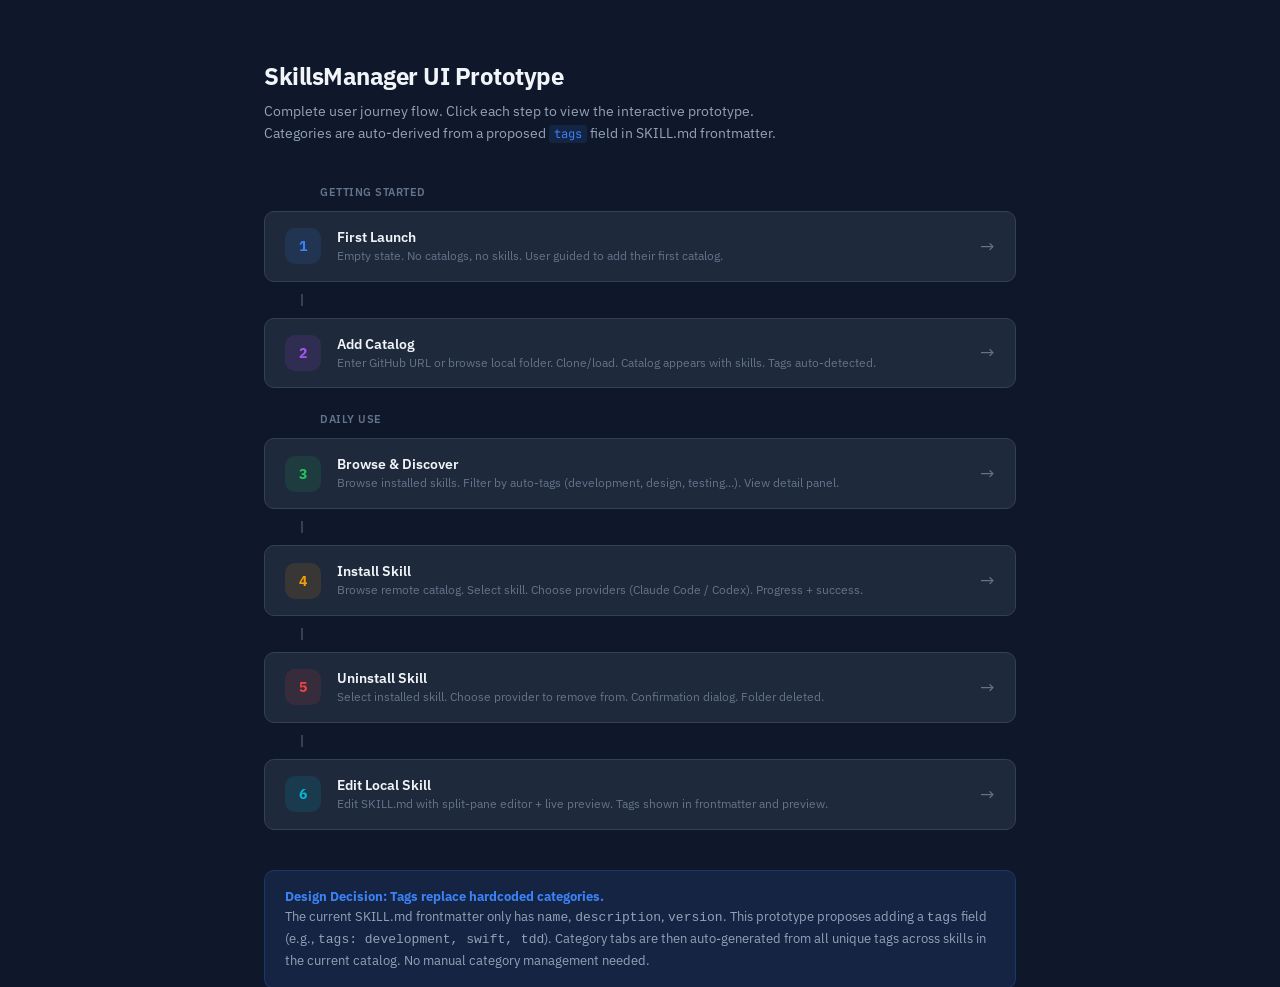
==== commit b4f6cd9e: "feat(prototype): add full multi-page UI journey prototype - Implement journey pages for first launch" ====
--- a/prototype/index.html
+++ b/prototype/index.html
@@ -3,199 +3,189 @@
 <head>
 <meta charset="UTF-8">
 <meta name="viewport" content="width=device-width, initial-scale=1.0">
-<title>SkillsManager — Browse</title>
+<title>SkillsManager — UI Prototype</title>
 <link href="https://fonts.googleapis.com/css2?family=IBM+Plex+Sans:wght@300;400;500;600;700&family=JetBrains+Mono:wght@400;500;600;700&display=swap" rel="stylesheet">
 <link rel="stylesheet" href="components/tokens.css">
-<link rel="stylesheet" href="components/layout.css">
-<link rel="stylesheet" href="components/buttons.css">
-<link rel="stylesheet" href="components/sidebar.css">
-<link rel="stylesheet" href="components/skill-card.css">
-<link rel="stylesheet" href="components/detail-panel.css">
-<link rel="stylesheet" href="components/modal.css">
-</head>
-<body>
+<style>
+.journey-map {
+  max-width: 800px;
+  margin: 60px auto;
+  padding: 0 24px;
+}
+.journey-map h1 {
+  font-size: 24px;
+  font-weight: 700;
+  letter-spacing: -0.5px;
+  margin-bottom: 8px;
+}
+.journey-map .subtitle {
+  font-size: 14px;
+  color: var(--text-secondary);
+  margin-bottom: 40px;
+  line-height: 1.6;
+}
+.journey-flow {
+  display: flex;
+  flex-direction: column;
+  gap: 12px;
+}
+.journey-card {
+  display: flex;
+  align-items: center;
+  gap: 16px;
+  padding: 16px 20px;
+  background: var(--bg-card);
+  border: 1px solid var(--border);
+  border-radius: var(--radius);
+  cursor: pointer;
+  transition: all 200ms ease;
+  text-decoration: none;
+  color: inherit;
+}
+.journey-card:hover {
+  border-color: var(--border-light);
+  background: var(--bg-card-hover);
+  transform: translateX(4px);
+  box-shadow: var(--shadow);
+}
+.journey-num {
+  width: 36px; height: 36px;
+  border-radius: 10px;
+  display: flex;
+  align-items: center;
+  justify-content: center;
+  font-weight: 700;
+  font-size: 14px;
+  flex-shrink: 0;
+}
+.journey-num.blue { background: var(--accent-subtle); color: var(--accent); }
+.journey-num.green { background: var(--green-subtle); color: var(--green); }
+.journey-num.purple { background: var(--purple-subtle); color: var(--purple); }
+.journey-num.orange { background: var(--orange-subtle); color: var(--orange); }
+.journey-num.red { background: var(--red-subtle); color: var(--red); }
+.journey-num.cyan { background: var(--cyan-subtle); color: var(--cyan); }
+.journey-info { flex: 1; }
+.journey-title { font-size: 14px; font-weight: 600; margin-bottom: 2px; }
+.journey-desc { font-size: 12px; color: var(--text-muted); line-height: 1.4; }
+.journey-arrow { color: var(--text-muted); font-size: 18px; }
 
-<div class="app detail-open" id="app-root"></div>
-
-<script src="components/icons.js"></script>
-<script src="components/app-shell.js"></script>
-<script>
-// ===== PAGE: Browse & Discover =====
-function renderBrowsePage() {
-  const sidebar = renderSidebar({ activeNav: 'all-installed' });
-
-  const main = `
-  <main class="main">
-    <div class="topbar">
-      <div class="topbar-left">
-        <div>
-          <div class="topbar-title">All Installed Skills</div>
-          <div class="topbar-subtitle">12 skills across 2 providers</div>
-        </div>
-      </div>
-      <div class="topbar-right">
-        <div class="view-toggle">
-          <button class="active" title="Grid view">${Icons.gridView}</button>
-          <button title="List view">${Icons.listView}</button>
-        </div>
-        <button class="btn-icon" title="Refresh">${Icons.refresh}</button>
-      </div>
-    </div>
-
-    <div class="category-tabs">
-      <div class="category-tab active" onclick="selectTab(this)">All</div>
-      <div class="category-tab" onclick="selectTab(this)">Development</div>
-      <div class="category-tab" onclick="selectTab(this)">Design</div>
-      <div class="category-tab" onclick="selectTab(this)">DevOps</div>
-      <div class="category-tab" onclick="selectTab(this)">Documentation</div>
-      <div class="category-tab" onclick="selectTab(this)">Testing</div>
-      <div class="category-tab" onclick="selectTab(this)">AI / LLM</div>
-    </div>
-
-    <div style="padding-top: 16px;">
-      <div class="stats-bar">
-        <div class="stat">
-          <div class="stat-icon blue">${Icons.book}</div>
-          <div><div class="stat-value">38</div><div class="stat-label">Total Skills</div></div>
-        </div>
-        <div class="stat">
-          <div class="stat-icon green">${Icons.check}</div>
-          <div><div class="stat-value">12</div><div class="stat-label">Installed</div></div>
-        </div>
-        <div class="stat">
-          <div class="stat-icon purple">${Icons.github}</div>
-          <div><div class="stat-value">3</div><div class="stat-label">Catalogs</div></div>
-        </div>
-        <div class="stat">
-          <div class="stat-icon orange">${Icons.edit}</div>
-          <div><div class="stat-value">4</div><div class="stat-label">Custom</div></div>
-        </div>
-      </div>
-    </div>
-
-    <div class="content-area">
-      <div class="skills-grid">
-        ${skillCard({ name: 'Swift Concurrency', desc: 'Expert guidance on async/await, actors, Sendable, and Swift 6 migration patterns.', version: '2.1.0', category: 'Development', installed: true, providers: ['claude', 'codex'], selected: true })}
-        ${skillCard({ name: 'UI/UX Pro Max', desc: '50+ design styles, 97 color palettes, and UX guidelines for building professional interfaces.', version: '1.5.0', category: 'Design', installed: true, providers: ['claude'], refs: 3, scripts: 2 })}
-        ${skillCard({ name: 'TDD Chicago School', desc: 'State-based TDD with emergent design for Kotlin projects. Chicago School principles.', version: '1.0.0', category: 'Testing', installed: true, providers: ['claude'] })}
-        ${skillCard({ name: 'Xcode Cloud CI/CD', desc: 'Manage Xcode Cloud CI/CD workflows, trigger builds, check status, and monitor pipelines.', version: '1.2.0', category: 'DevOps', installed: false })}
-        ${skillCard({ name: 'Feature Development', desc: 'Guided feature development with codebase understanding, architecture focus, and code review.', version: '3.0.0', category: 'Development', installed: true, providers: ['claude', 'codex'] })}
-        ${skillCard({ name: 'App Store Changelog', desc: 'Generate user-facing App Store release notes from git history and tags automatically.', version: '1.0.0', category: 'Documentation', installed: false })}
-        ${skillCard({ name: 'Claude API', desc: 'Build apps with Claude API and Anthropic SDK. Tool use, agent patterns, streaming.', version: '2.0.0', category: 'AI / LLM', installed: true, providers: ['claude'], refs: 5 })}
-        ${skillCard({ name: 'SwiftUI Expert', desc: 'Best practices for state management, view composition, performance, and iOS 26+ Liquid Glass.', version: '1.3.0', category: 'Development', installed: false, scripts: 1 })}
-      </div>
-    </div>
-  </main>`;
-
-  const detail = renderDetailPanel({
-    name: 'Swift Concurrency',
-    source: 'Anthropic Skills',
-    sourceIcon: Icons.github,
-    desc: 'Expert guidance on Swift Concurrency best practices, patterns, and implementation. Covers async/await, actors, Sendable conformance, @MainActor isolation, and Swift 6 migration strategies.',
-    version: '2.1.0',
-    refs: '3 files',
-    scripts: '1 file',
-    sourceType: 'GitHub',
-    providers: [
-      { name: 'Claude Code', path: '~/.claude/skills/', icon: 'claude', installed: true },
-      { name: 'Codex', path: '~/.codex/skills/', icon: 'codex', installed: true },
-    ],
-    fullyInstalled: true,
-  });
-
-  document.getElementById('app-root').innerHTML = sidebar + main + detail;
-  document.body.insertAdjacentHTML('beforeend', renderAddCatalogModal());
-  document.body.insertAdjacentHTML('beforeend', renderPageNav('browse'));
+.journey-connector {
+  width: 2px;
+  height: 12px;
+  background: var(--border);
+  margin-left: 37px;
 }
 
-// ===== Skill Card Component =====
-function skillCard({ name, desc, version, category, installed, providers = [], refs, scripts, selected }) {
-  const dot = installed ? '<span class="dot"></span>' : '';
-  const providerTags = providers.map(p => `<span class="tag tag-${p}">${p === 'claude' ? 'Claude Code' : 'Codex'}</span>`).join('');
-  const refTag = refs ? `<span class="tag tag-refs">${refs} refs</span>` : '';
-  const scriptTag = scripts ? `<span class="tag tag-scripts">${scripts} scripts</span>` : '';
-  return `
-  <div class="skill-card${selected ? ' selected' : ''}" onclick="selectCard(this)">
-    <div class="skill-card-header">
-      <div class="skill-card-name">${dot}${name}</div>
-      <div class="skill-card-actions">
-        <button class="btn-icon" title="Install">${Icons.download}</button>
-      </div>
-    </div>
-    <div class="skill-card-desc">${desc}</div>
-    <div class="skill-card-meta">
-      <span class="tag tag-version">v${version}</span>
-      <span class="tag tag-category">${category}</span>
-      ${providerTags}${refTag}${scriptTag}
-    </div>
-  </div>`;
+.section-label {
+  font-size: 11px;
+  font-weight: 600;
+  text-transform: uppercase;
+  letter-spacing: 0.5px;
+  color: var(--text-muted);
+  margin: 24px 0 12px;
+  padding-left: 56px;
 }
 
-// ===== Detail Panel Component =====
-function renderDetailPanel({ name, source, sourceIcon, desc, version, refs, scripts, sourceType, providers, fullyInstalled }) {
-  const providerCards = providers.map(p => `
-    <div class="provider-card${p.installed ? ' installed' : ''}">
-      <div class="provider-icon ${p.icon}">${p.icon === 'claude' ? 'C' : 'X'}</div>
-      <div class="provider-info">
-        <div class="provider-name">${p.name}</div>
-        <div class="provider-path">${p.path}</div>
+.design-note {
+  margin-top: 40px;
+  padding: 16px 20px;
+  background: var(--accent-subtle);
+  border: 1px solid rgba(59,130,246,0.2);
+  border-radius: var(--radius);
+  font-size: 13px;
+  color: var(--text-secondary);
+  line-height: 1.6;
+}
+.design-note strong { color: var(--accent); }
+</style>
+</head>
+<body style="overflow:auto;">
+
+<div class="journey-map">
+  <h1>SkillsManager UI Prototype</h1>
+  <div class="subtitle">
+    Complete user journey flow. Click each step to view the interactive prototype.<br>
+    Categories are auto-derived from a proposed <code style="background:var(--accent-subtle);padding:1px 5px;border-radius:3px;color:var(--accent);font-family:var(--font-mono);font-size:12px;">tags</code> field in SKILL.md frontmatter.
+  </div>
+
+  <div class="section-label">Getting Started</div>
+
+  <div class="journey-flow">
+    <a class="journey-card" href="pages/01-first-launch.html">
+      <div class="journey-num blue">1</div>
+      <div class="journey-info">
+        <div class="journey-title">First Launch</div>
+        <div class="journey-desc">Empty state. No catalogs, no skills. User guided to add their first catalog.</div>
       </div>
-      <span class="provider-status ${p.installed ? 'installed' : 'available'}">${p.installed ? 'Installed' : 'Available'}</span>
-    </div>`).join('');
+      <div class="journey-arrow">&rarr;</div>
+    </a>
 
-  const installBtn = fullyInstalled
-    ? `<button class="btn btn-primary" disabled>${Icons.check} Fully Installed</button>`
-    : `<button class="btn btn-primary">${Icons.download} Install</button>`;
+    <div class="journey-connector"></div>
 
-  return `
-  <aside class="detail-panel">
-    <div class="detail-panel-header">
-      <div>
-        <div class="detail-name">${name}</div>
-        <div class="detail-source">${sourceIcon} ${source}</div>
+    <a class="journey-card" href="pages/02-add-catalog.html">
+      <div class="journey-num purple">2</div>
+      <div class="journey-info">
+        <div class="journey-title">Add Catalog</div>
+        <div class="journey-desc">Enter GitHub URL or browse local folder. Clone/load. Catalog appears with skills. Tags auto-detected.</div>
       </div>
-      <button class="detail-close">${Icons.close}</button>
-    </div>
-    <div class="detail-body">
-      <div class="detail-section">
-        <div class="detail-section-title">Description</div>
-        <div class="detail-desc">${desc}</div>
+      <div class="journey-arrow">&rarr;</div>
+    </a>
+  </div>
+
+  <div class="section-label">Daily Use</div>
+
+  <div class="journey-flow">
+    <a class="journey-card" href="pages/03-browse.html">
+      <div class="journey-num green">3</div>
+      <div class="journey-info">
+        <div class="journey-title">Browse & Discover</div>
+        <div class="journey-desc">Browse installed skills. Filter by auto-tags (development, design, testing...). View detail panel.</div>
       </div>
-      <div class="detail-section">
-        <div class="detail-section-title">Metadata</div>
-        <div class="detail-meta-grid">
-          <div class="detail-meta-item"><div class="detail-meta-label">Version</div><div class="detail-meta-value">${version}</div></div>
-          <div class="detail-meta-item"><div class="detail-meta-label">References</div><div class="detail-meta-value">${refs}</div></div>
-          <div class="detail-meta-item"><div class="detail-meta-label">Scripts</div><div class="detail-meta-value">${scripts}</div></div>
-          <div class="detail-meta-item"><div class="detail-meta-label">Source</div><div class="detail-meta-value" style="font-size:11px;">${sourceType}</div></div>
-        </div>
+      <div class="journey-arrow">&rarr;</div>
+    </a>
+
+    <div class="journey-connector"></div>
+
+    <a class="journey-card" href="pages/04-install.html">
+      <div class="journey-num orange">4</div>
+      <div class="journey-info">
+        <div class="journey-title">Install Skill</div>
+        <div class="journey-desc">Browse remote catalog. Select skill. Choose providers (Claude Code / Codex). Progress + success.</div>
       </div>
-      <div class="detail-section">
-        <div class="detail-section-title">Installation</div>
-        <div class="provider-cards">${providerCards}</div>
+      <div class="journey-arrow">&rarr;</div>
+    </a>
+
+    <div class="journey-connector"></div>
+
+    <a class="journey-card" href="pages/05-uninstall.html">
+      <div class="journey-num red">5</div>
+      <div class="journey-info">
+        <div class="journey-title">Uninstall Skill</div>
+        <div class="journey-desc">Select installed skill. Choose provider to remove from. Confirmation dialog. Folder deleted.</div>
       </div>
-      <div class="detail-section">
-        <div class="detail-section-title">Content Preview</div>
-        <div class="detail-content-preview">
-          <h3>When to Use</h3>
-          <p>Trigger when developers mention <code>async/await</code>, <code>actors</code>, <code>@MainActor</code>, or <code>Sendable</code>.</p>
-          <h3>Key Patterns</h3>
-          <p>Structured concurrency with <code>TaskGroup</code>, actor isolation for shared state, <code>AsyncSequence</code> for streaming data.</p>
-          <h3>Migration Guide</h3>
-          <p>Step-by-step Swift 6 migration: enable strict checking, fix <code>Sendable</code> conformance, refactor completion handlers.</p>
-        </div>
+      <div class="journey-arrow">&rarr;</div>
+    </a>
+
+    <div class="journey-connector"></div>
+
+    <a class="journey-card" href="pages/06-edit-skill.html">
+      <div class="journey-num cyan">6</div>
+      <div class="journey-info">
+        <div class="journey-title">Edit Local Skill</div>
+        <div class="journey-desc">Edit SKILL.md with split-pane editor + live preview. Tags shown in frontmatter and preview.</div>
       </div>
-    </div>
-    <div class="detail-footer">
-      <button class="btn btn-danger">${Icons.trash} Uninstall</button>
-      <button class="btn btn-secondary">${Icons.folder} Finder</button>
-      ${installBtn}
-    </div>
-  </aside>`;
-}
+      <div class="journey-arrow">&rarr;</div>
+    </a>
+  </div>
 
-// Boot
-renderBrowsePage();
-</script>
+  <div class="design-note">
+    <strong>Design Decision: Tags replace hardcoded categories.</strong><br>
+    The current SKILL.md frontmatter only has <code>name</code>, <code>description</code>, <code>version</code>.
+    This prototype proposes adding a <code>tags</code> field (e.g., <code>tags: development, swift, tdd</code>).
+    Category tabs are then auto-generated from all unique tags across skills in the current catalog.
+    No manual category management needed.
+  </div>
+</div>
+
 </body>
 </html>
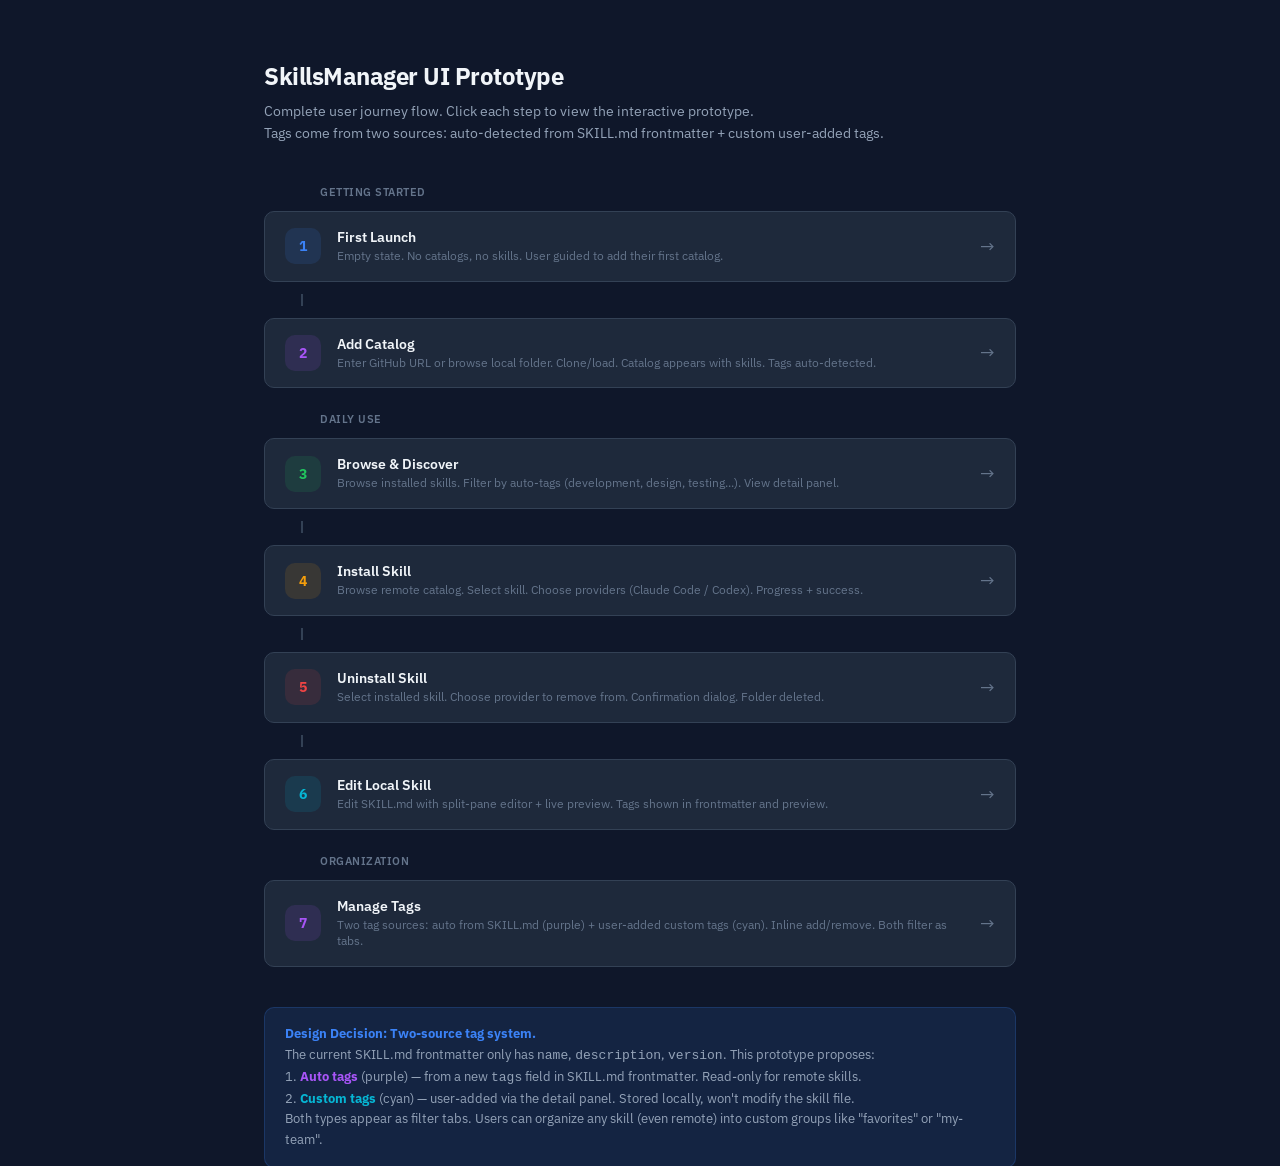
==== commit 6249c997: "feat(tags): add Manage Tags page for editable custom tags - Introduce two-source tag system with aut" ====
--- a/prototype/index.html
+++ b/prototype/index.html
@@ -105,7 +105,7 @@
   <h1>SkillsManager UI Prototype</h1>
   <div class="subtitle">
     Complete user journey flow. Click each step to view the interactive prototype.<br>
-    Categories are auto-derived from a proposed <code style="background:var(--accent-subtle);padding:1px 5px;border-radius:3px;color:var(--accent);font-family:var(--font-mono);font-size:12px;">tags</code> field in SKILL.md frontmatter.
+    Tags come from two sources: auto-detected from SKILL.md frontmatter + custom user-added tags.
   </div>
 
   <div class="section-label">Getting Started</div>
@@ -178,12 +178,25 @@
     </a>
   </div>
 
+  <div class="section-label">Organization</div>
+
+  <div class="journey-flow">
+    <a class="journey-card" href="pages/07-manage-tags.html">
+      <div class="journey-num purple">7</div>
+      <div class="journey-info">
+        <div class="journey-title">Manage Tags</div>
+        <div class="journey-desc">Two tag sources: auto from SKILL.md (purple) + user-added custom tags (cyan). Inline add/remove. Both filter as tabs.</div>
+      </div>
+      <div class="journey-arrow">&rarr;</div>
+    </a>
+  </div>
+
   <div class="design-note">
-    <strong>Design Decision: Tags replace hardcoded categories.</strong><br>
-    The current SKILL.md frontmatter only has <code>name</code>, <code>description</code>, <code>version</code>.
-    This prototype proposes adding a <code>tags</code> field (e.g., <code>tags: development, swift, tdd</code>).
-    Category tabs are then auto-generated from all unique tags across skills in the current catalog.
-    No manual category management needed.
+    <strong>Design Decision: Two-source tag system.</strong><br>
+    The current SKILL.md frontmatter only has <code>name</code>, <code>description</code>, <code>version</code>. This prototype proposes:<br>
+    1. <strong style="color:#A855F7;">Auto tags</strong> (purple) &mdash; from a new <code>tags</code> field in SKILL.md frontmatter. Read-only for remote skills.<br>
+    2. <strong style="color:#06B6D4;">Custom tags</strong> (cyan) &mdash; user-added via the detail panel. Stored locally, won't modify the skill file.<br>
+    Both types appear as filter tabs. Users can organize any skill (even remote) into custom groups like "favorites" or "my-team".
   </div>
 </div>
 
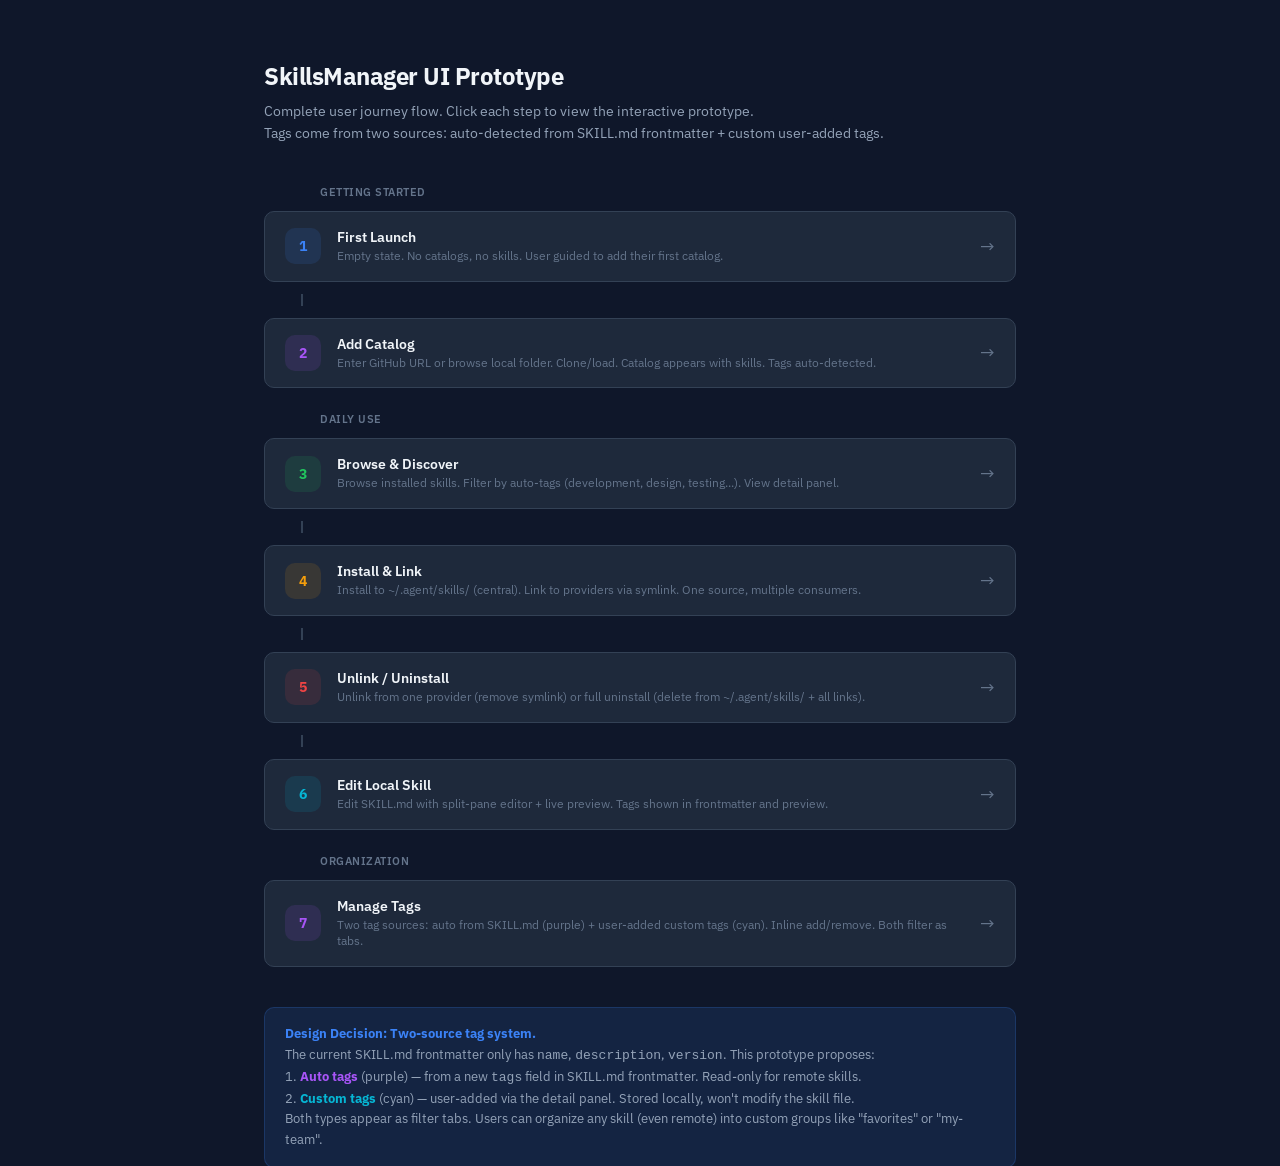
==== commit ba581d58: "feat(prototype): update uninstall modal with unlink option - Rename uninstall steps to "Unlink / Uni" ====
--- a/prototype/index.html
+++ b/prototype/index.html
@@ -149,8 +149,8 @@
     <a class="journey-card" href="pages/04-install.html">
       <div class="journey-num orange">4</div>
       <div class="journey-info">
-        <div class="journey-title">Install Skill</div>
-        <div class="journey-desc">Browse remote catalog. Select skill. Choose providers (Claude Code / Codex). Progress + success.</div>
+        <div class="journey-title">Install & Link</div>
+        <div class="journey-desc">Install to ~/.agent/skills/ (central). Link to providers via symlink. One source, multiple consumers.</div>
       </div>
       <div class="journey-arrow">&rarr;</div>
     </a>
@@ -160,8 +160,8 @@
     <a class="journey-card" href="pages/05-uninstall.html">
       <div class="journey-num red">5</div>
       <div class="journey-info">
-        <div class="journey-title">Uninstall Skill</div>
-        <div class="journey-desc">Select installed skill. Choose provider to remove from. Confirmation dialog. Folder deleted.</div>
+        <div class="journey-title">Unlink / Uninstall</div>
+        <div class="journey-desc">Unlink from one provider (remove symlink) or full uninstall (delete from ~/.agent/skills/ + all links).</div>
       </div>
       <div class="journey-arrow">&rarr;</div>
     </a>
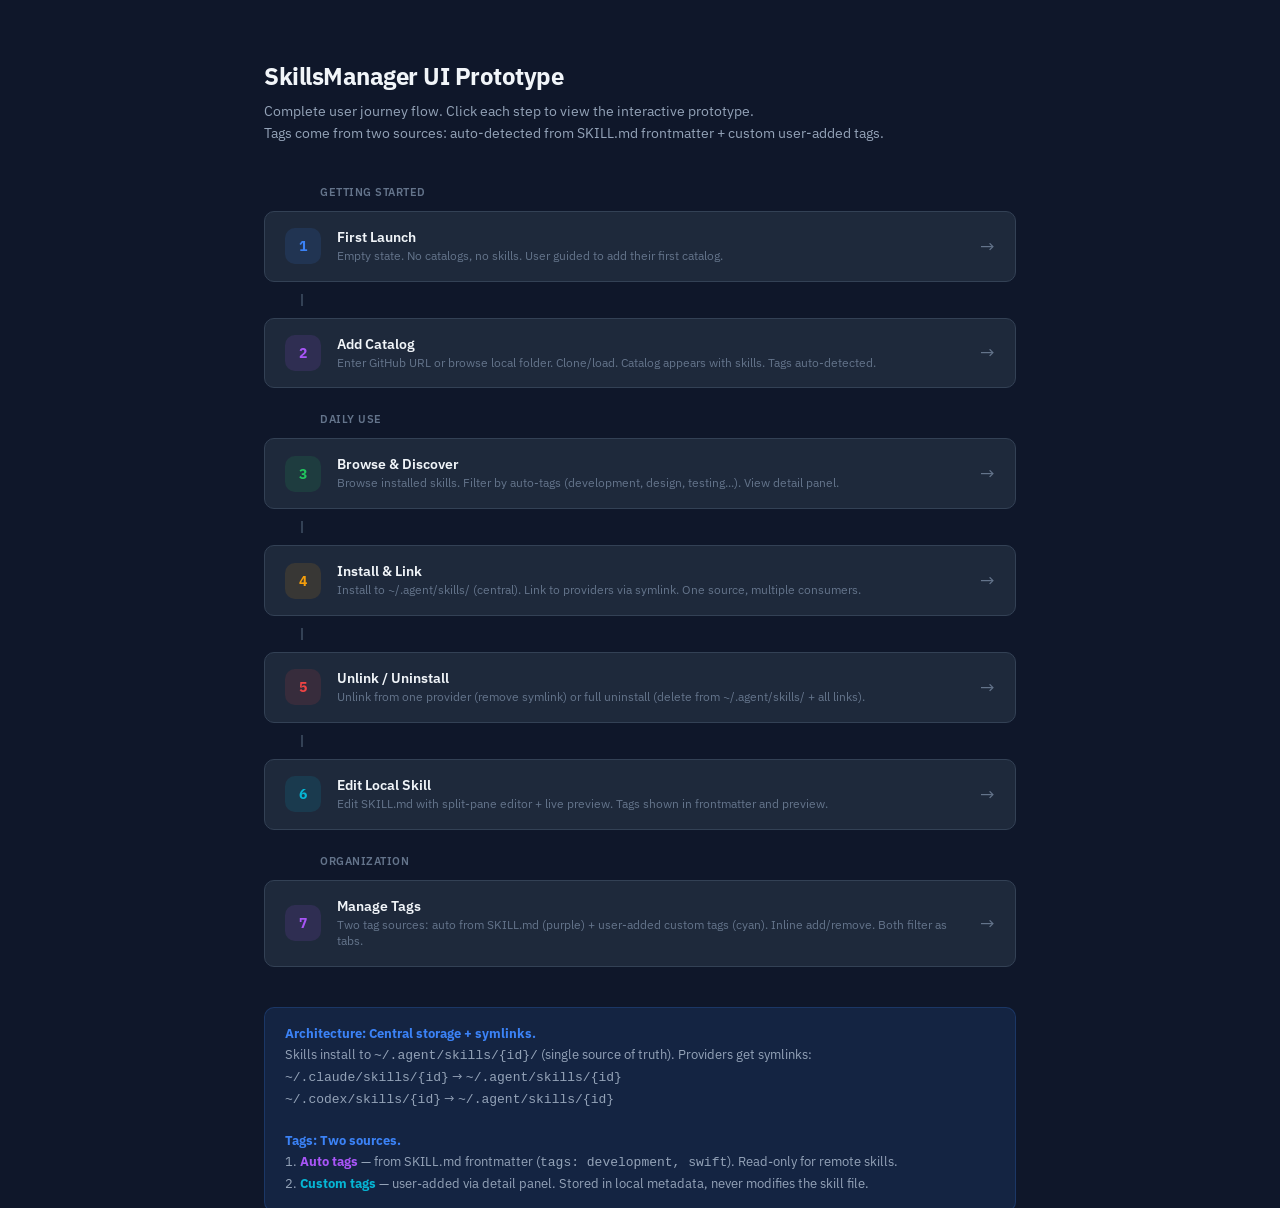
==== commit 6aa5431e: "docs(prototype): update design note with storage and tagging details - Describe central storage with" ====
--- a/prototype/index.html
+++ b/prototype/index.html
@@ -192,11 +192,13 @@
   </div>
 
   <div class="design-note">
-    <strong>Design Decision: Two-source tag system.</strong><br>
-    The current SKILL.md frontmatter only has <code>name</code>, <code>description</code>, <code>version</code>. This prototype proposes:<br>
-    1. <strong style="color:#A855F7;">Auto tags</strong> (purple) &mdash; from a new <code>tags</code> field in SKILL.md frontmatter. Read-only for remote skills.<br>
-    2. <strong style="color:#06B6D4;">Custom tags</strong> (cyan) &mdash; user-added via the detail panel. Stored locally, won't modify the skill file.<br>
-    Both types appear as filter tabs. Users can organize any skill (even remote) into custom groups like "favorites" or "my-team".
+    <strong>Architecture: Central storage + symlinks.</strong><br>
+    Skills install to <code>~/.agent/skills/{id}/</code> (single source of truth). Providers get symlinks:<br>
+    <code>~/.claude/skills/{id}</code> &rarr; <code>~/.agent/skills/{id}</code><br>
+    <code>~/.codex/skills/{id}</code> &rarr; <code>~/.agent/skills/{id}</code><br><br>
+    <strong>Tags: Two sources.</strong><br>
+    1. <strong style="color:#A855F7;">Auto tags</strong> &mdash; from SKILL.md frontmatter (<code>tags: development, swift</code>). Read-only for remote skills.<br>
+    2. <strong style="color:#06B6D4;">Custom tags</strong> &mdash; user-added via detail panel. Stored in local metadata, never modifies the skill file.
   </div>
 </div>
 
